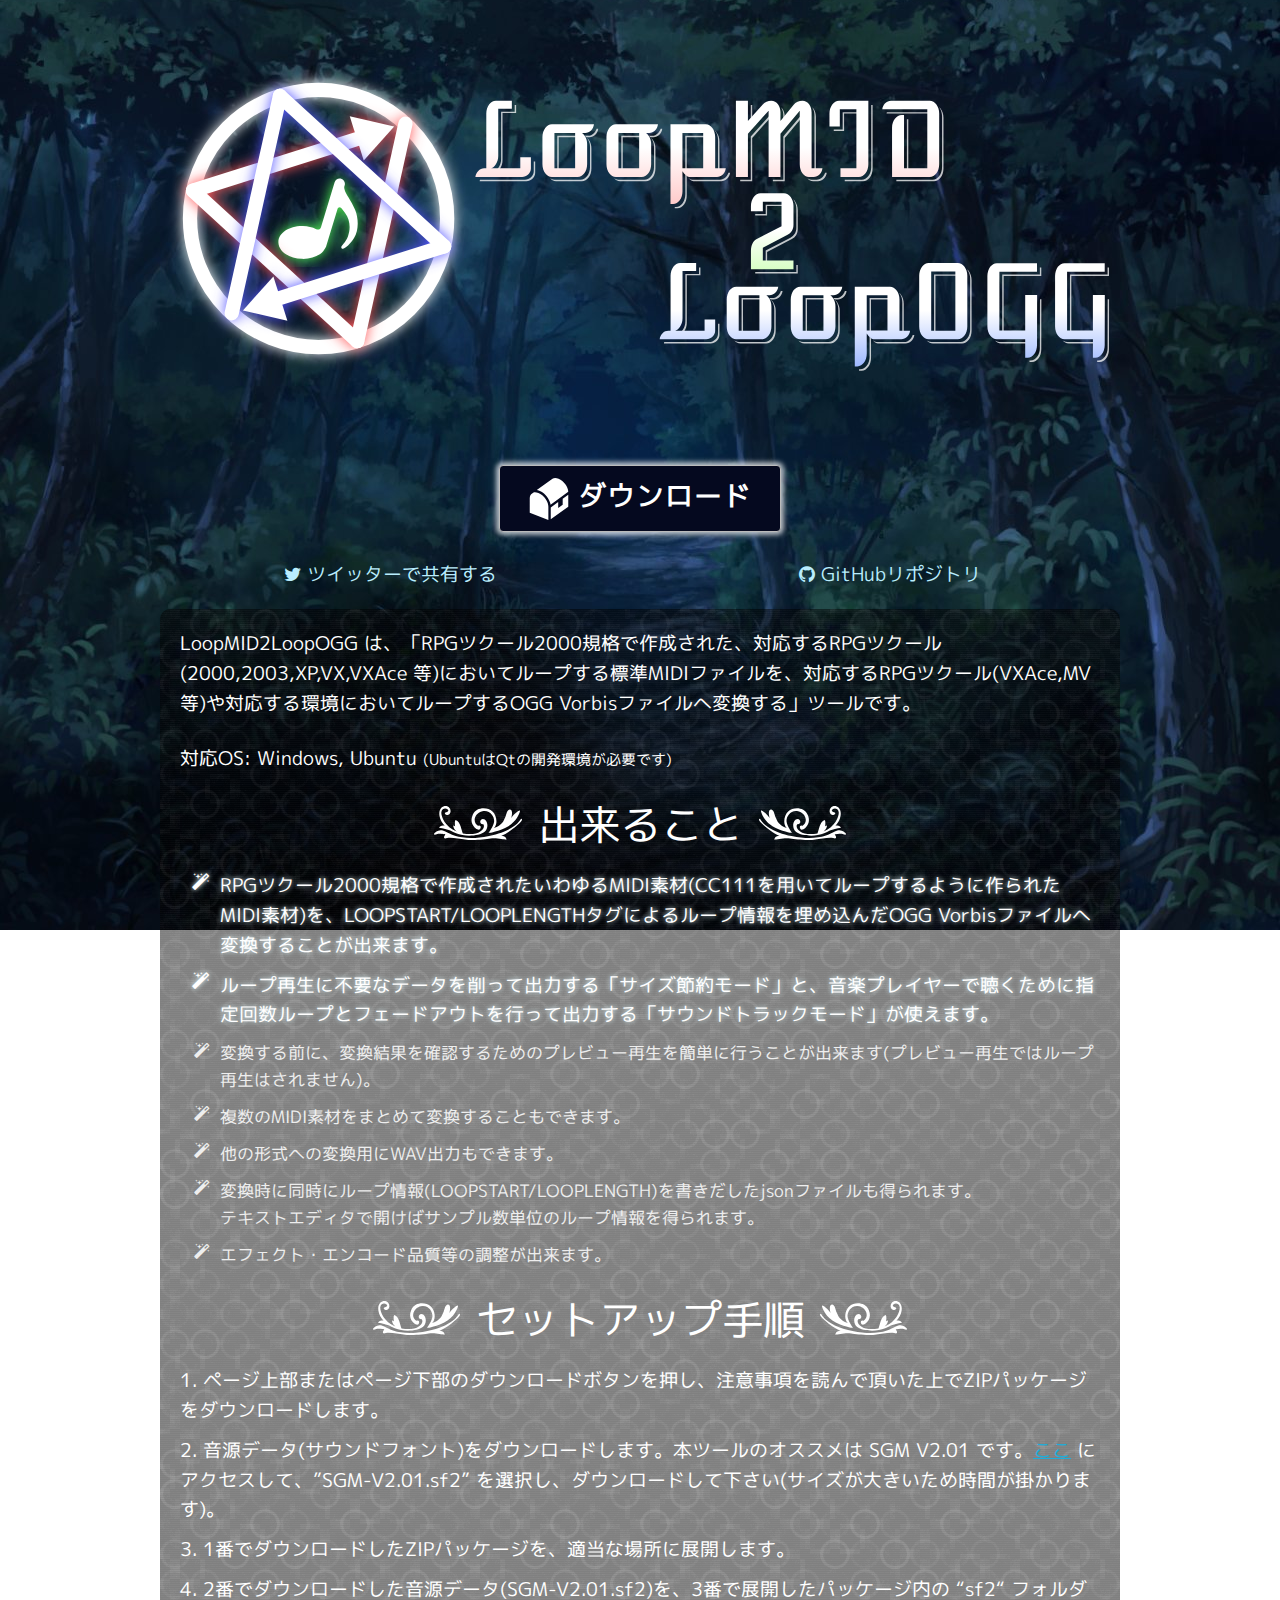
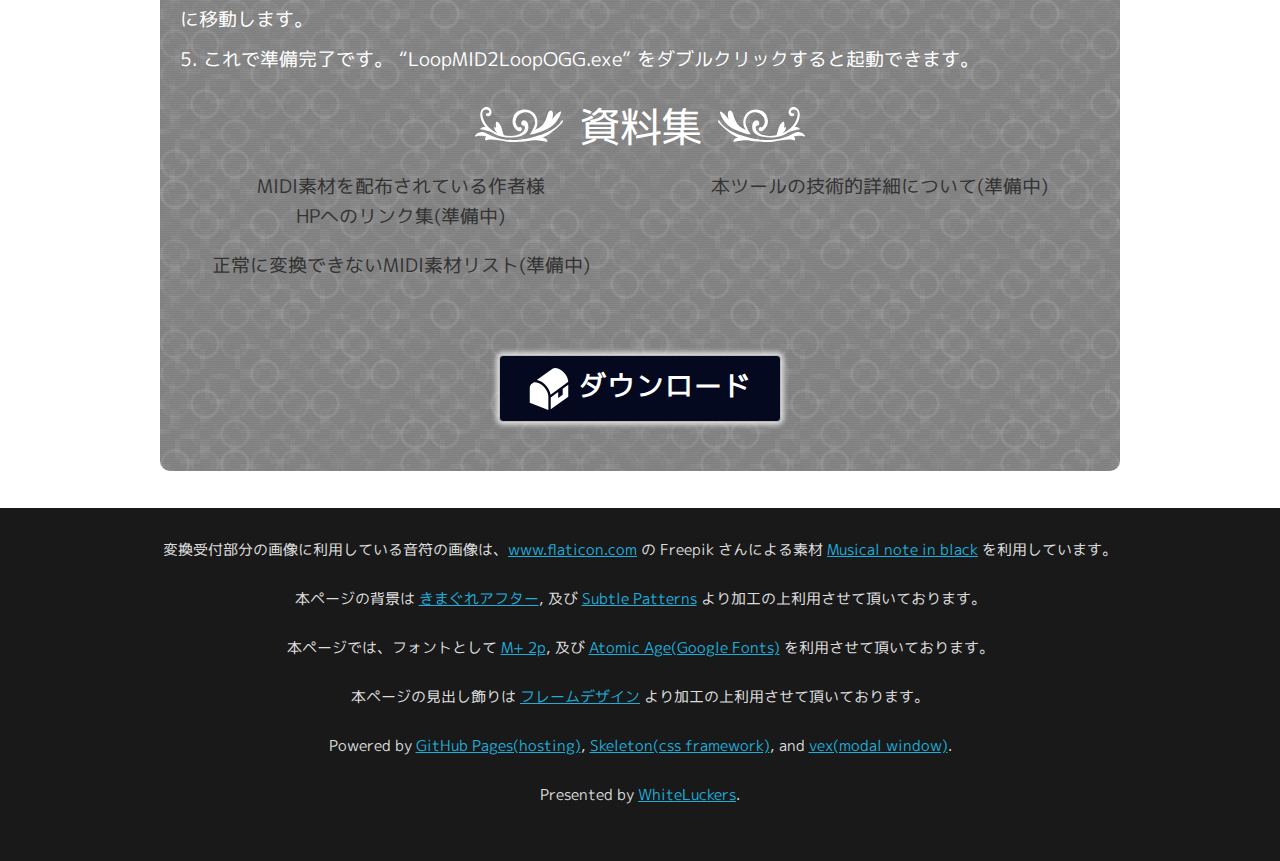
==== index.html @ ef9d0486 "update for v1.2.0" ====
<!DOCTYPE html>
<html>

<head>
    <meta charset="utf-8">
    <title>LoopMID2LoopOGG プロジェクトページ</title>
    <link rel="stylesheet" href="css/normalize.css">
    <link rel="stylesheet" href="css/skeleton.css">
    <link rel="stylesheet" href="css/vex.css">
    <link rel="stylesheet" href="css/vex-theme-default.css">
    <link rel="stylesheet" href="css/font-awesome.min.css" />
    <link rel="stylesheet" href="css/custom.css">
</head>

<body>

    <div class="logo-wrap">
        <img src="images/Logo.svg" class="logo">
    </div>

    <div class="buttons-wrap">
        <a href="#modal-before-download" class="button download-button modal-trigger"><img src="images/treasure.svg" />ダウンロード</a>
    </div>

    <div class="container">
        <div class="shares-wrap">
            <div class="row">
                <div class="six columns">
                    <a href="https://twitter.com/intent/tweet?button_hashtag=LoopMID2LoopOGG&url=https%3A%2F%2Fwl-amigo.github.io%2FLoopMID2LoopOGG%2F&text=RPG%E3%83%84%E3%82%AF%E3%83%BC%E3%83%AB%E6%BA%96%E6%8B%A0%E3%81%AE%E3%83%AB%E3%83%BC%E3%83%97%E3%81%99%E3%82%8BMIDI%E3%82%92%E3%83%AB%E3%83%BC%E3%83%97%E3%81%99%E3%82%8BOGG%E3%81%B8%E5%A4%89%E6%8F%9B%E3%81%99%E3%82%8B%E3%83%84%E3%83%BC%E3%83%AB%E3%80%8ELoopMID2LoopOGG%E3%80%8F" class="shares-link" data-url="https://wl-amigo.github.io/LoopMID2LoopOGG/" target="_blank"><i class="fa fa-twitter"></i> ツイッターで共有する</a>
                </div>
                <div class="six columns">
                    <a href="https://github.com/WL-Amigo/LoopMID2LoopOGG" class="shares-link"><i class="fa fa-github"></i> GitHubリポジトリ</a>
                </div>
            </div>
        </div>

        <div class="content-wrap">
            <p>
                LoopMID2LoopOGG は、「RPGツクール2000規格で作成された、対応するRPGツクール(2000,2003,XP,VX,VXAce 等)においてループする標準MIDIファイルを、対応するRPGツクール(VXAce,MV 等)や対応する環境においてループするOGG Vorbisファイルへ変換する」ツールです。
            </p>
            <p>
                対応OS: Windows, Ubuntu <small>(UbuntuはQtの開発環境が必要です)</small>
            </p>

            <h2>出来ること</h2>
            <ul class="fa-ul">
                <li class="featured"><i class="fa-li fa fa-magic"></i> RPGツクール2000規格で作成されたいわゆるMIDI素材(CC111を用いてループするように作られたMIDI素材)を、LOOPSTART/LOOPLENGTHタグによるループ情報を埋め込んだOGG Vorbisファイルへ変換することが出来ます。
                </li>
                <li class="featured"><i class="fa-li fa fa-magic"></i> ループ再生に不要なデータを削って出力する「サイズ節約モード」と、音楽プレイヤーで聴くために指定回数ループとフェードアウトを行って出力する「サウンドトラックモード」が使えます。
                </li>
                <li class="subfeature"><i class="fa-li fa fa-magic"></i> 変換する前に、変換結果を確認するためのプレビュー再生を簡単に行うことが出来ます(プレビュー再生ではループ再生はされません)。
                </li>
                <li class="subfeature"><i class="fa-li fa fa-magic"></i> 複数のMIDI素材をまとめて変換することもできます。
                </li>
                <li class="subfeature"><i class="fa-li fa fa-magic"></i> 他の形式への変換用にWAV出力もできます。
                </li>
                <li class="subfeature"><i class="fa-li fa fa-magic"></i> 変換時に同時にループ情報(LOOPSTART/LOOPLENGTH)を書きだしたjsonファイルも得られます。
                    <br /> テキストエディタで開けばサンプル数単位のループ情報を得られます。
                </li>
                <li class="subfeature"><i class="fa-li fa fa-magic"></i> エフェクト・エンコード品質等の調整が出来ます。
                </li>
            </ul>

            <h2>セットアップ手順</h2>
            <ol>
                <li>ページ上部またはページ下部のダウンロードボタンを押し、注意事項を読んで頂いた上でZIPパッケージをダウンロードします。</li>
                <li>音源データ(サウンドフォント)をダウンロードします。本ツールのオススメは SGM V2.01 です。<a href="https://sourceforge.net/projects/androidframe/files/soundfonts/">ここ</a> にアクセスして、”SGM-V2.01.sf2” を選択し、ダウンロードして下さい(サイズが大きいため時間が掛かります)。</li>
                <li>1番でダウンロードしたZIPパッケージを、適当な場所に展開します。</li>
                <li>2番でダウンロードした音源データ(SGM-V2.01.sf2)を、3番で展開したパッケージ内の “sf2“ フォルダに移動します。</li>
                <li>これで準備完了です。 “LoopMID2LoopOGG.exe” をダブルクリックすると起動できます。</li>
            </ol>

            <h2>資料集</h2>
            <div class="row materials-wrap">
                <div class="six columns">
                    <!--a href="" class="material-link">MIDI素材を配布されている作者様<br />HPへのリンク集</a-->
                    <span class="material-link-na">MIDI素材を配布されている作者様<br />HPへのリンク集(準備中)</span>
                </div>
                <div class="six columns">
                    <!--a href="" class="material-link">本ツールの技術的詳細について</a-->
                    <span class="material-link-na">本ツールの技術的詳細について(準備中)</span>
                </div>
            </div>
            <div class="row materials-wrap">
                <div class="six columns">
                    <span class="material-link-na">正常に変換できないMIDI素材リスト(準備中)</span>
                </div>
            </div>

            <div style="height: 2em;">
            </div>

            <div class="buttons-wrap">
                <a href="#modal-before-download" class="button download-button modal-trigger"><img src="images/treasure.svg" />ダウンロード</a>
            </div>

        </div>
    </div>

    <div style="height: 2em;">
    </div>

    <div class="footer">
        <p>
            変換受付部分の画像に利用している音符の画像は、<a href="http://www.flaticon.com/">www.flaticon.com</a> の Freepik さんによる素材 <a href="http://www.flaticon.com/free-icon/musical-note-in-black_26876">Musical note in black</a> を利用しています。
        </p>
        <p>
            本ページの背景は <a href="http://www5d.biglobe.ne.jp/~gakai/index.htm">きまぐれアフター</a>, 及び <a href="https://subtlepatterns.com/">Subtle Patterns</a> より加工の上利用させて頂いております。
        </p>
        <p>
            本ページでは、フォントとして <a href="http://mplus-fonts.osdn.jp/">M+ 2p</a>, 及び <a href="https://fonts.google.com/specimen/Atomic+Age">Atomic Age(Google Fonts)</a> を利用させて頂いております。
        </p>
        <p>
            本ページの見出し飾りは <a href="http://frames-design.com/">フレームデザイン</a> より加工の上利用させて頂いております。
        </p>
        <p>
            Powered by <a href="https://pages.github.com/">GitHub Pages(hosting)</a>, <a href="http://getskeleton.com/">Skeleton(css framework)</a>, and <a href="http://github.hubspot.com/vex/docs/welcome/">vex(modal window)</a>.
        </p>
        <p>
            Presented by <a href="https://wl-amigo.github.io/">WhiteLuckers</a>.
        </p>
    </div>


    <script src="js/vex.combined.min.js"></script>
    <script>
    vex.defaultOptions.className = 'vex-theme-default';
    const modalBeforeDownload = {
        'unsafeMessage': [
            '<h4>ツール利用前のお願い</h4>',

            '<p>',
                '本ツールを利用される場合、必ず同梱のREADME.txt、もしくは<a href="https://github.com/WL-Amigo/LoopMID2LoopOGG#-loopmid2loopogg" target="_blank">こちら</a>をご覧下さい(README.txtと同じ内容です)。<b>本ツールを入手・利用した時点で、本ツールの構成要素に付されている全てのライセンス条項にあなたが同意し、READMEの「<a href="https://github.com/WL-Amigo/LoopMID2LoopOGG#%E3%83%84%E3%83%BC%E3%83%AB%E5%88%A9%E7%94%A8%E4%B8%8A%E3%81%AE%E6%B3%A8%E6%84%8F%E4%BA%8B%E9%A0%85" target="_blank">ツール利用上の注意事項</a>」を理解し同意したものと見なします。</b>',
            '</p>',

            '<p>',
                '本ツールのZIPパッケージは以下よりダウンロードすることができます。',
            '</p>',

            '<a href="https://github.com/WL-Amigo/LoopMID2LoopOGG/releases/download/1.2.0/LoopMID2LoopOGG-V1.2.0-Win32.zip" class="button button-primary"><i class="fa fa-download"></i>Windows用</a>'
        ].join(''),
        'buttons': [vex.dialog.buttons.YES]
    };
    var mts = document.getElementsByClassName('modal-trigger');
    for(var mt of mts){
        mt.addEventListener('click', function() {
            vex.dialog.open(modalBeforeDownload);
        });
    }
    </script>


</body>

</html>
---- css/skeleton.css ----
/*
* Skeleton V2.0.4
* Copyright 2014, Dave Gamache
* www.getskeleton.com
* Free to use under the MIT license.
* http://www.opensource.org/licenses/mit-license.php
* 12/29/2014
*/


/* Table of contents
––––––––––––––––––––––––––––––––––––––––––––––––––
- Grid
- Base Styles
- Typography
- Links
- Buttons
- Forms
- Lists
- Code
- Tables
- Spacing
- Utilities
- Clearing
- Media Queries
*/


/* Grid
–––––––––––––––––––––––––––––––––––––––––––––––––– */
.container {
  position: relative;
  width: 100%;
  max-width: 960px;
  margin: 0 auto;
  padding: 0 20px;
  box-sizing: border-box; }
.column,
.columns {
  width: 100%;
  float: left;
  box-sizing: border-box; }

/* For devices larger than 400px */
@media (min-width: 400px) {
  .container {
    width: 85%;
    padding: 0; }
}

/* For devices larger than 550px */
@media (min-width: 550px) {
  .container {
    width: 80%; }
  .column,
  .columns {
    margin-left: 4%; }
  .column:first-child,
  .columns:first-child {
    margin-left: 0; }

  .one.column,
  .one.columns                    { width: 4.66666666667%; }
  .two.columns                    { width: 13.3333333333%; }
  .three.columns                  { width: 22%;            }
  .four.columns                   { width: 30.6666666667%; }
  .five.columns                   { width: 39.3333333333%; }
  .six.columns                    { width: 48%;            }
  .seven.columns                  { width: 56.6666666667%; }
  .eight.columns                  { width: 65.3333333333%; }
  .nine.columns                   { width: 74.0%;          }
  .ten.columns                    { width: 82.6666666667%; }
  .eleven.columns                 { width: 91.3333333333%; }
  .twelve.columns                 { width: 100%; margin-left: 0; }

  .one-third.column               { width: 30.6666666667%; }
  .two-thirds.column              { width: 65.3333333333%; }

  .one-half.column                { width: 48%; }

  /* Offsets */
  .offset-by-one.column,
  .offset-by-one.columns          { margin-left: 8.66666666667%; }
  .offset-by-two.column,
  .offset-by-two.columns          { margin-left: 17.3333333333%; }
  .offset-by-three.column,
  .offset-by-three.columns        { margin-left: 26%;            }
  .offset-by-four.column,
  .offset-by-four.columns         { margin-left: 34.6666666667%; }
  .offset-by-five.column,
  .offset-by-five.columns         { margin-left: 43.3333333333%; }
  .offset-by-six.column,
  .offset-by-six.columns          { margin-left: 52%;            }
  .offset-by-seven.column,
  .offset-by-seven.columns        { margin-left: 60.6666666667%; }
  .offset-by-eight.column,
  .offset-by-eight.columns        { margin-left: 69.3333333333%; }
  .offset-by-nine.column,
  .offset-by-nine.columns         { margin-left: 78.0%;          }
  .offset-by-ten.column,
  .offset-by-ten.columns          { margin-left: 86.6666666667%; }
  .offset-by-eleven.column,
  .offset-by-eleven.columns       { margin-left: 95.3333333333%; }

  .offset-by-one-third.column,
  .offset-by-one-third.columns    { margin-left: 34.6666666667%; }
  .offset-by-two-thirds.column,
  .offset-by-two-thirds.columns   { margin-left: 69.3333333333%; }

  .offset-by-one-half.column,
  .offset-by-one-half.columns     { margin-left: 52%; }

}


/* Base Styles
–––––––––––––––––––––––––––––––––––––––––––––––––– */
/* NOTE
html is set to 62.5% so that all the REM measurements throughout Skeleton
are based on 10px sizing. So basically 1.5rem = 15px :) */
html {
  font-size: 62.5%; }
body {
  font-size: 1.5em; /* currently ems cause chrome bug misinterpreting rems on body element */
  line-height: 1.6;
  font-weight: 400;
  font-family: "Raleway", "HelveticaNeue", "Helvetica Neue", Helvetica, Arial, sans-serif;
  color: #222; }


/* Typography
–––––––––––––––––––––––––––––––––––––––––––––––––– */
h1, h2, h3, h4, h5, h6 {
  margin-top: 0;
  margin-bottom: 2rem;
  font-weight: 300; }
h1 { font-size: 4.0rem; line-height: 1.2;  letter-spacing: -.1rem;}
h2 { font-size: 3.6rem; line-height: 1.25; letter-spacing: -.1rem; }
h3 { font-size: 3.0rem; line-height: 1.3;  letter-spacing: -.1rem; }
h4 { font-size: 2.4rem; line-height: 1.35; letter-spacing: -.08rem; }
h5 { font-size: 1.8rem; line-height: 1.5;  letter-spacing: -.05rem; }
h6 { font-size: 1.5rem; line-height: 1.6;  letter-spacing: 0; }

/* Larger than phablet */
@media (min-width: 550px) {
  h1 { font-size: 5.0rem; }
  h2 { font-size: 4.2rem; }
  h3 { font-size: 3.6rem; }
  h4 { font-size: 3.0rem; }
  h5 { font-size: 2.4rem; }
  h6 { font-size: 1.5rem; }
}

p {
  margin-top: 0; }


/* Links
–––––––––––––––––––––––––––––––––––––––––––––––––– */
a {
  color: #1EAEDB; }
a:hover {
  color: #0FA0CE; }


/* Buttons
–––––––––––––––––––––––––––––––––––––––––––––––––– */
.button,
button,
input[type="submit"],
input[type="reset"],
input[type="button"] {
  display: inline-block;
  height: 38px;
  padding: 0 30px;
  color: #555;
  text-align: center;
  font-size: 11px;
  font-weight: 600;
  line-height: 38px;
  letter-spacing: .1rem;
  text-transform: uppercase;
  text-decoration: none;
  white-space: nowrap;
  background-color: transparent;
  border-radius: 4px;
  border: 1px solid #bbb;
  cursor: pointer;
  box-sizing: border-box; }
.button:hover,
button:hover,
input[type="submit"]:hover,
input[type="reset"]:hover,
input[type="button"]:hover,
.button:focus,
button:focus,
input[type="submit"]:focus,
input[type="reset"]:focus,
input[type="button"]:focus {
  color: #333;
  border-color: #888;
  outline: 0; }
.button.button-primary,
button.button-primary,
input[type="submit"].button-primary,
input[type="reset"].button-primary,
input[type="button"].button-primary {
  color: #FFF;
  background-color: #33C3F0;
  border-color: #33C3F0; }
.button.button-primary:hover,
button.button-primary:hover,
input[type="submit"].button-primary:hover,
input[type="reset"].button-primary:hover,
input[type="button"].button-primary:hover,
.button.button-primary:focus,
button.button-primary:focus,
input[type="submit"].button-primary:focus,
input[type="reset"].button-primary:focus,
input[type="button"].button-primary:focus {
  color: #FFF;
  background-color: #1EAEDB;
  border-color: #1EAEDB; }


/* Forms
–––––––––––––––––––––––––––––––––––––––––––––––––– */
input[type="email"],
input[type="number"],
input[type="search"],
input[type="text"],
input[type="tel"],
input[type="url"],
input[type="password"],
textarea,
select {
  height: 38px;
  padding: 6px 10px; /* The 6px vertically centers text on FF, ignored by Webkit */
  background-color: #fff;
  border: 1px solid #D1D1D1;
  border-radius: 4px;
  box-shadow: none;
  box-sizing: border-box; }
/* Removes awkward default styles on some inputs for iOS */
input[type="email"],
input[type="number"],
input[type="search"],
input[type="text"],
input[type="tel"],
input[type="url"],
input[type="password"],
textarea {
  -webkit-appearance: none;
     -moz-appearance: none;
          appearance: none; }
textarea {
  min-height: 65px;
  padding-top: 6px;
  padding-bottom: 6px; }
input[type="email"]:focus,
input[type="number"]:focus,
input[type="search"]:focus,
input[type="text"]:focus,
input[type="tel"]:focus,
input[type="url"]:focus,
input[type="password"]:focus,
textarea:focus,
select:focus {
  border: 1px solid #33C3F0;
  outline: 0; }
label,
legend {
  display: block;
  margin-bottom: .5rem;
  font-weight: 600; }
fieldset {
  padding: 0;
  border-width: 0; }
input[type="checkbox"],
input[type="radio"] {
  display: inline; }
label > .label-body {
  display: inline-block;
  margin-left: .5rem;
  font-weight: normal; }


/* Lists
–––––––––––––––––––––––––––––––––––––––––––––––––– */
ul {
  list-style: circle inside; }
ol {
  list-style: decimal inside; }
ol, ul {
  padding-left: 0;
  margin-top: 0; }
ul ul,
ul ol,
ol ol,
ol ul {
  margin: 1.5rem 0 1.5rem 3rem;
  font-size: 90%; }
li {
  margin-bottom: 1rem; }


/* Code
–––––––––––––––––––––––––––––––––––––––––––––––––– */
code {
  padding: .2rem .5rem;
  margin: 0 .2rem;
  font-size: 90%;
  white-space: nowrap;
  background: #F1F1F1;
  border: 1px solid #E1E1E1;
  border-radius: 4px; }
pre > code {
  display: block;
  padding: 1rem 1.5rem;
  white-space: pre; }


/* Tables
–––––––––––––––––––––––––––––––––––––––––––––––––– */
th,
td {
  padding: 12px 15px;
  text-align: left;
  border-bottom: 1px solid #E1E1E1; }
th:first-child,
td:first-child {
  padding-left: 0; }
th:last-child,
td:last-child {
  padding-right: 0; }


/* Spacing
–––––––––––––––––––––––––––––––––––––––––––––––––– */
button,
.button {
  margin-bottom: 1rem; }
input,
textarea,
select,
fieldset {
  margin-bottom: 1.5rem; }
pre,
blockquote,
dl,
figure,
table,
p,
ul,
ol,
form {
  margin-bottom: 2.5rem; }


/* Utilities
–––––––––––––––––––––––––––––––––––––––––––––––––– */
.u-full-width {
  width: 100%;
  box-sizing: border-box; }
.u-max-full-width {
  max-width: 100%;
  box-sizing: border-box; }
.u-pull-right {
  float: right; }
.u-pull-left {
  float: left; }


/* Misc
–––––––––––––––––––––––––––––––––––––––––––––––––– */
hr {
  margin-top: 3rem;
  margin-bottom: 3.5rem;
  border-width: 0;
  border-top: 1px solid #E1E1E1; }


/* Clearing
–––––––––––––––––––––––––––––––––––––––––––––––––– */

/* Self Clearing Goodness */
.container:after,
.row:after,
.u-cf {
  content: "";
  display: table;
  clear: both; }


/* Media Queries
–––––––––––––––––––––––––––––––––––––––––––––––––– */
/*
Note: The best way to structure the use of media queries is to create the queries
near the relevant code. For example, if you wanted to change the styles for buttons
on small devices, paste the mobile query code up in the buttons section and style it
there.
*/


/* Larger than mobile */
@media (min-width: 400px) {}

/* Larger than phablet (also point when grid becomes active) */
@media (min-width: 550px) {}

/* Larger than tablet */
@media (min-width: 750px) {}

/* Larger than desktop */
@media (min-width: 1000px) {}

/* Larger than Desktop HD */
@media (min-width: 1200px) {}
---- css/vex.css ----
@keyframes vex-fadein {
  0% {
    opacity: 0; }
  100% {
    opacity: 1; } }

@-webkit-keyframes vex-fadein {
  0% {
    opacity: 0; }
  100% {
    opacity: 1; } }

@-moz-keyframes vex-fadein {
  0% {
    opacity: 0; }
  100% {
    opacity: 1; } }

@-ms-keyframes vex-fadein {
  0% {
    opacity: 0; }
  100% {
    opacity: 1; } }

@-o-keyframes vex-fadein {
  0% {
    opacity: 0; }
  100% {
    opacity: 1; } }

@keyframes vex-fadeout {
  0% {
    opacity: 1; }
  100% {
    opacity: 0; } }

@-webkit-keyframes vex-fadeout {
  0% {
    opacity: 1; }
  100% {
    opacity: 0; } }

@-moz-keyframes vex-fadeout {
  0% {
    opacity: 1; }
  100% {
    opacity: 0; } }

@-ms-keyframes vex-fadeout {
  0% {
    opacity: 1; }
  100% {
    opacity: 0; } }

@-o-keyframes vex-fadeout {
  0% {
    opacity: 1; }
  100% {
    opacity: 0; } }

@keyframes vex-rotation {
  0% {
    transform: rotate(0deg);
    -webkit-transform: rotate(0deg);
    -moz-transform: rotate(0deg);
    -ms-transform: rotate(0deg);
    -o-transform: rotate(0deg); }
  100% {
    transform: rotate(359deg);
    -webkit-transform: rotate(359deg);
    -moz-transform: rotate(359deg);
    -ms-transform: rotate(359deg);
    -o-transform: rotate(359deg); } }

@-webkit-keyframes vex-rotation {
  0% {
    transform: rotate(0deg);
    -webkit-transform: rotate(0deg);
    -moz-transform: rotate(0deg);
    -ms-transform: rotate(0deg);
    -o-transform: rotate(0deg); }
  100% {
    transform: rotate(359deg);
    -webkit-transform: rotate(359deg);
    -moz-transform: rotate(359deg);
    -ms-transform: rotate(359deg);
    -o-transform: rotate(359deg); } }

@-moz-keyframes vex-rotation {
  0% {
    transform: rotate(0deg);
    -webkit-transform: rotate(0deg);
    -moz-transform: rotate(0deg);
    -ms-transform: rotate(0deg);
    -o-transform: rotate(0deg); }
  100% {
    transform: rotate(359deg);
    -webkit-transform: rotate(359deg);
    -moz-transform: rotate(359deg);
    -ms-transform: rotate(359deg);
    -o-transform: rotate(359deg); } }

@-ms-keyframes vex-rotation {
  0% {
    transform: rotate(0deg);
    -webkit-transform: rotate(0deg);
    -moz-transform: rotate(0deg);
    -ms-transform: rotate(0deg);
    -o-transform: rotate(0deg); }
  100% {
    transform: rotate(359deg);
    -webkit-transform: rotate(359deg);
    -moz-transform: rotate(359deg);
    -ms-transform: rotate(359deg);
    -o-transform: rotate(359deg); } }

@-o-keyframes vex-rotation {
  0% {
    transform: rotate(0deg);
    -webkit-transform: rotate(0deg);
    -moz-transform: rotate(0deg);
    -ms-transform: rotate(0deg);
    -o-transform: rotate(0deg); }
  100% {
    transform: rotate(359deg);
    -webkit-transform: rotate(359deg);
    -moz-transform: rotate(359deg);
    -ms-transform: rotate(359deg);
    -o-transform: rotate(359deg); } }

.vex, .vex *, .vex *:before, .vex *:after {
  -moz-box-sizing: border-box;
  -webkit-box-sizing: border-box;
  box-sizing: border-box; }

.vex {
  position: fixed;
  overflow: auto;
  -webkit-overflow-scrolling: touch;
  z-index: 1111;
  top: 0;
  right: 0;
  bottom: 0;
  left: 0; }

.vex-scrollbar-measure {
  position: absolute;
  top: -9999px;
  width: 50px;
  height: 50px;
  overflow: scroll; }

.vex-overlay {
  background: #000;
  filter: alpha(opacity=40);
  -ms-filter: "progid:DXImageTransform.Microsoft.Alpha(Opacity=40)"; }

.vex-overlay {
  animation: vex-fadein 0.5s;
  -webkit-animation: vex-fadein 0.5s;
  -moz-animation: vex-fadein 0.5s;
  -ms-animation: vex-fadein 0.5s;
  -o-animation: vex-fadein 0.5s;
  -webkit-backface-visibility: hidden;
  position: fixed;
  background: rgba(0, 0, 0, 0.4);
  top: 0;
  right: 0;
  bottom: 0;
  left: 0; }
  .vex.vex-closing .vex-overlay {
    animation: vex-fadeout 0.5s;
    -webkit-animation: vex-fadeout 0.5s;
    -moz-animation: vex-fadeout 0.5s;
    -ms-animation: vex-fadeout 0.5s;
    -o-animation: vex-fadeout 0.5s;
    -webkit-backface-visibility: hidden; }

.vex-content {
  animation: vex-fadein 0.5s;
  -webkit-animation: vex-fadein 0.5s;
  -moz-animation: vex-fadein 0.5s;
  -ms-animation: vex-fadein 0.5s;
  -o-animation: vex-fadein 0.5s;
  -webkit-backface-visibility: hidden;
  background: #fff; }
  .vex.vex-closing .vex-content {
    animation: vex-fadeout 0.5s;
    -webkit-animation: vex-fadeout 0.5s;
    -moz-animation: vex-fadeout 0.5s;
    -ms-animation: vex-fadeout 0.5s;
    -o-animation: vex-fadeout 0.5s;
    -webkit-backface-visibility: hidden; }

.vex-close:before {
  font-family: Arial, sans-serif;
  content: "\00D7"; }

.vex-dialog-form {
  margin: 0; }

.vex-dialog-button {
  text-rendering: optimizeLegibility;
  -moz-appearance: none;
  -webkit-appearance: none;
  cursor: pointer;
  -webkit-tap-highlight-color: transparent; }

.vex-loading-spinner {
  animation: vex-rotation 0.7s linear infinite;
  -webkit-animation: vex-rotation 0.7s linear infinite;
  -moz-animation: vex-rotation 0.7s linear infinite;
  -ms-animation: vex-rotation 0.7s linear infinite;
  -o-animation: vex-rotation 0.7s linear infinite;
  -webkit-backface-visibility: hidden;
  -moz-box-shadow: 0 0 1em rgba(0, 0, 0, 0.1);
  -webkit-box-shadow: 0 0 1em rgba(0, 0, 0, 0.1);
  box-shadow: 0 0 1em rgba(0, 0, 0, 0.1);
  position: fixed;
  z-index: 1112;
  margin: auto;
  top: 0;
  right: 0;
  bottom: 0;
  left: 0;
  height: 2em;
  width: 2em;
  background: #fff; }

body.vex-open {
  overflow: hidden; }
---- css/vex-theme-default.css ----
@keyframes vex-flyin {
  0% {
    opacity: 0;
    transform: translateY(-40px);
    -webkit-transform: translateY(-40px);
    -moz-transform: translateY(-40px);
    -ms-transform: translateY(-40px);
    -o-transform: translateY(-40px); }
  100% {
    opacity: 1;
    transform: translateY(0);
    -webkit-transform: translateY(0);
    -moz-transform: translateY(0);
    -ms-transform: translateY(0);
    -o-transform: translateY(0); } }

@-webkit-keyframes vex-flyin {
  0% {
    opacity: 0;
    transform: translateY(-40px);
    -webkit-transform: translateY(-40px);
    -moz-transform: translateY(-40px);
    -ms-transform: translateY(-40px);
    -o-transform: translateY(-40px); }
  100% {
    opacity: 1;
    transform: translateY(0);
    -webkit-transform: translateY(0);
    -moz-transform: translateY(0);
    -ms-transform: translateY(0);
    -o-transform: translateY(0); } }

@-moz-keyframes vex-flyin {
  0% {
    opacity: 0;
    transform: translateY(-40px);
    -webkit-transform: translateY(-40px);
    -moz-transform: translateY(-40px);
    -ms-transform: translateY(-40px);
    -o-transform: translateY(-40px); }
  100% {
    opacity: 1;
    transform: translateY(0);
    -webkit-transform: translateY(0);
    -moz-transform: translateY(0);
    -ms-transform: translateY(0);
    -o-transform: translateY(0); } }

@-ms-keyframes vex-flyin {
  0% {
    opacity: 0;
    transform: translateY(-40px);
    -webkit-transform: translateY(-40px);
    -moz-transform: translateY(-40px);
    -ms-transform: translateY(-40px);
    -o-transform: translateY(-40px); }
  100% {
    opacity: 1;
    transform: translateY(0);
    -webkit-transform: translateY(0);
    -moz-transform: translateY(0);
    -ms-transform: translateY(0);
    -o-transform: translateY(0); } }

@-o-keyframes vex-flyin {
  0% {
    opacity: 0;
    transform: translateY(-40px);
    -webkit-transform: translateY(-40px);
    -moz-transform: translateY(-40px);
    -ms-transform: translateY(-40px);
    -o-transform: translateY(-40px); }
  100% {
    opacity: 1;
    transform: translateY(0);
    -webkit-transform: translateY(0);
    -moz-transform: translateY(0);
    -ms-transform: translateY(0);
    -o-transform: translateY(0); } }

@keyframes vex-flyout {
  0% {
    opacity: 1;
    transform: translateY(0);
    -webkit-transform: translateY(0);
    -moz-transform: translateY(0);
    -ms-transform: translateY(0);
    -o-transform: translateY(0); }
  100% {
    opacity: 0;
    transform: translateY(-40px);
    -webkit-transform: translateY(-40px);
    -moz-transform: translateY(-40px);
    -ms-transform: translateY(-40px);
    -o-transform: translateY(-40px); } }

@-webkit-keyframes vex-flyout {
  0% {
    opacity: 1;
    transform: translateY(0);
    -webkit-transform: translateY(0);
    -moz-transform: translateY(0);
    -ms-transform: translateY(0);
    -o-transform: translateY(0); }
  100% {
    opacity: 0;
    transform: translateY(-40px);
    -webkit-transform: translateY(-40px);
    -moz-transform: translateY(-40px);
    -ms-transform: translateY(-40px);
    -o-transform: translateY(-40px); } }

@-moz-keyframes vex-flyout {
  0% {
    opacity: 1;
    transform: translateY(0);
    -webkit-transform: translateY(0);
    -moz-transform: translateY(0);
    -ms-transform: translateY(0);
    -o-transform: translateY(0); }
  100% {
    opacity: 0;
    transform: translateY(-40px);
    -webkit-transform: translateY(-40px);
    -moz-transform: translateY(-40px);
    -ms-transform: translateY(-40px);
    -o-transform: translateY(-40px); } }

@-ms-keyframes vex-flyout {
  0% {
    opacity: 1;
    transform: translateY(0);
    -webkit-transform: translateY(0);
    -moz-transform: translateY(0);
    -ms-transform: translateY(0);
    -o-transform: translateY(0); }
  100% {
    opacity: 0;
    transform: translateY(-40px);
    -webkit-transform: translateY(-40px);
    -moz-transform: translateY(-40px);
    -ms-transform: translateY(-40px);
    -o-transform: translateY(-40px); } }

@-o-keyframes vex-flyout {
  0% {
    opacity: 1;
    transform: translateY(0);
    -webkit-transform: translateY(0);
    -moz-transform: translateY(0);
    -ms-transform: translateY(0);
    -o-transform: translateY(0); }
  100% {
    opacity: 0;
    transform: translateY(-40px);
    -webkit-transform: translateY(-40px);
    -moz-transform: translateY(-40px);
    -ms-transform: translateY(-40px);
    -o-transform: translateY(-40px); } }

@keyframes vex-pulse {
  0% {
    -moz-box-shadow: inset 0 0 0 300px transparent;
    -webkit-box-shadow: inset 0 0 0 300px transparent;
    box-shadow: inset 0 0 0 300px transparent; }
  70% {
    -moz-box-shadow: inset 0 0 0 300px rgba(255, 255, 255, 0.25);
    -webkit-box-shadow: inset 0 0 0 300px rgba(255, 255, 255, 0.25);
    box-shadow: inset 0 0 0 300px rgba(255, 255, 255, 0.25); }
  100% {
    -moz-box-shadow: inset 0 0 0 300px transparent;
    -webkit-box-shadow: inset 0 0 0 300px transparent;
    box-shadow: inset 0 0 0 300px transparent; } }

@-webkit-keyframes vex-pulse {
  0% {
    -moz-box-shadow: inset 0 0 0 300px transparent;
    -webkit-box-shadow: inset 0 0 0 300px transparent;
    box-shadow: inset 0 0 0 300px transparent; }
  70% {
    -moz-box-shadow: inset 0 0 0 300px rgba(255, 255, 255, 0.25);
    -webkit-box-shadow: inset 0 0 0 300px rgba(255, 255, 255, 0.25);
    box-shadow: inset 0 0 0 300px rgba(255, 255, 255, 0.25); }
  100% {
    -moz-box-shadow: inset 0 0 0 300px transparent;
    -webkit-box-shadow: inset 0 0 0 300px transparent;
    box-shadow: inset 0 0 0 300px transparent; } }

@-moz-keyframes vex-pulse {
  0% {
    -moz-box-shadow: inset 0 0 0 300px transparent;
    -webkit-box-shadow: inset 0 0 0 300px transparent;
    box-shadow: inset 0 0 0 300px transparent; }
  70% {
    -moz-box-shadow: inset 0 0 0 300px rgba(255, 255, 255, 0.25);
    -webkit-box-shadow: inset 0 0 0 300px rgba(255, 255, 255, 0.25);
    box-shadow: inset 0 0 0 300px rgba(255, 255, 255, 0.25); }
  100% {
    -moz-box-shadow: inset 0 0 0 300px transparent;
    -webkit-box-shadow: inset 0 0 0 300px transparent;
    box-shadow: inset 0 0 0 300px transparent; } }

@-ms-keyframes vex-pulse {
  0% {
    -moz-box-shadow: inset 0 0 0 300px transparent;
    -webkit-box-shadow: inset 0 0 0 300px transparent;
    box-shadow: inset 0 0 0 300px transparent; }
  70% {
    -moz-box-shadow: inset 0 0 0 300px rgba(255, 255, 255, 0.25);
    -webkit-box-shadow: inset 0 0 0 300px rgba(255, 255, 255, 0.25);
    box-shadow: inset 0 0 0 300px rgba(255, 255, 255, 0.25); }
  100% {
    -moz-box-shadow: inset 0 0 0 300px transparent;
    -webkit-box-shadow: inset 0 0 0 300px transparent;
    box-shadow: inset 0 0 0 300px transparent; } }

@-o-keyframes vex-pulse {
  0% {
    -moz-box-shadow: inset 0 0 0 300px transparent;
    -webkit-box-shadow: inset 0 0 0 300px transparent;
    box-shadow: inset 0 0 0 300px transparent; }
  70% {
    -moz-box-shadow: inset 0 0 0 300px rgba(255, 255, 255, 0.25);
    -webkit-box-shadow: inset 0 0 0 300px rgba(255, 255, 255, 0.25);
    box-shadow: inset 0 0 0 300px rgba(255, 255, 255, 0.25); }
  100% {
    -moz-box-shadow: inset 0 0 0 300px transparent;
    -webkit-box-shadow: inset 0 0 0 300px transparent;
    box-shadow: inset 0 0 0 300px transparent; } }

.vex.vex-theme-default {
  padding-top: 160px;
  padding-bottom: 160px; }
  .vex.vex-theme-default.vex-closing .vex-content {
    animation: vex-flyout 0.5s;
    -webkit-animation: vex-flyout 0.5s;
    -moz-animation: vex-flyout 0.5s;
    -ms-animation: vex-flyout 0.5s;
    -o-animation: vex-flyout 0.5s;
    -webkit-backface-visibility: hidden; }
  .vex.vex-theme-default .vex-content {
    animation: vex-flyin 0.5s;
    -webkit-animation: vex-flyin 0.5s;
    -moz-animation: vex-flyin 0.5s;
    -ms-animation: vex-flyin 0.5s;
    -o-animation: vex-flyin 0.5s;
    -webkit-backface-visibility: hidden; }
  .vex.vex-theme-default .vex-content {
    -moz-border-radius: 5px;
    -webkit-border-radius: 5px;
    border-radius: 5px;
    font-family: /*"Helvetica Neue", sans-serif*/inherit;;
    background: #f0f0f0;
    color: #444;
    padding: 1em;
    position: relative;
    margin: 0 auto;
    max-width: 100%;
    width: 450px;
    font-size: 0.9em;
    line-height: 1.2em; }
    .vex.vex-theme-default .vex-content h1, .vex.vex-theme-default .vex-content h2, .vex.vex-theme-default .vex-content h3, .vex.vex-theme-default .vex-content h4, .vex.vex-theme-default .vex-content h5, .vex.vex-theme-default .vex-content h6, .vex.vex-theme-default .vex-content p, .vex.vex-theme-default .vex-content ul, .vex.vex-theme-default .vex-content li {
      color: inherit; }
  .vex.vex-theme-default .vex-close {
    -moz-border-radius: 5px;
    -webkit-border-radius: 5px;
    border-radius: 5px;
    position: absolute;
    top: 0;
    right: 0;
    cursor: pointer; }
    .vex.vex-theme-default .vex-close:before {
      -moz-border-radius: 3px;
      -webkit-border-radius: 3px;
      border-radius: 3px;
      position: absolute;
      content: "\00D7";
      font-size: 26px;
      font-weight: normal;
      line-height: 31px;
      height: 30px;
      width: 30px;
      text-align: center;
      top: 3px;
      right: 3px;
      color: #bbb;
      background: transparent; }
    .vex.vex-theme-default .vex-close:hover:before, .vex.vex-theme-default .vex-close:active:before {
      color: #777;
      background: #e0e0e0; }
  .vex.vex-theme-default .vex-dialog-form .vex-dialog-message {
    margin-bottom: .5em; }
  .vex.vex-theme-default .vex-dialog-form .vex-dialog-input {
    margin-bottom: 1em; }
    .vex.vex-theme-default .vex-dialog-form .vex-dialog-input textarea, .vex.vex-theme-default .vex-dialog-form .vex-dialog-input input[type="date"], .vex.vex-theme-default .vex-dialog-form .vex-dialog-input input[type="datetime"], .vex.vex-theme-default .vex-dialog-form .vex-dialog-input input[type="datetime-local"], .vex.vex-theme-default .vex-dialog-form .vex-dialog-input input[type="email"], .vex.vex-theme-default .vex-dialog-form .vex-dialog-input input[type="month"], .vex.vex-theme-default .vex-dialog-form .vex-dialog-input input[type="number"], .vex.vex-theme-default .vex-dialog-form .vex-dialog-input input[type="password"], .vex.vex-theme-default .vex-dialog-form .vex-dialog-input input[type="search"], .vex.vex-theme-default .vex-dialog-form .vex-dialog-input input[type="tel"], .vex.vex-theme-default .vex-dialog-form .vex-dialog-input input[type="text"], .vex.vex-theme-default .vex-dialog-form .vex-dialog-input input[type="time"], .vex.vex-theme-default .vex-dialog-form .vex-dialog-input input[type="url"], .vex.vex-theme-default .vex-dialog-form .vex-dialog-input input[type="week"] {
      -moz-border-radius: 3px;
      -webkit-border-radius: 3px;
      border-radius: 3px;
      background: #fff;
      width: 100%;
      padding: .25em .67em;
      border: 0;
      font-family: inherit;
      font-weight: inherit;
      font-size: inherit;
      min-height: 2.5em;
      margin: 0 0 .25em; }
      .vex.vex-theme-default .vex-dialog-form .vex-dialog-input textarea:focus, .vex.vex-theme-default .vex-dialog-form .vex-dialog-input input[type="date"]:focus, .vex.vex-theme-default .vex-dialog-form .vex-dialog-input input[type="datetime"]:focus, .vex.vex-theme-default .vex-dialog-form .vex-dialog-input input[type="datetime-local"]:focus, .vex.vex-theme-default .vex-dialog-form .vex-dialog-input input[type="email"]:focus, .vex.vex-theme-default .vex-dialog-form .vex-dialog-input input[type="month"]:focus, .vex.vex-theme-default .vex-dialog-form .vex-dialog-input input[type="number"]:focus, .vex.vex-theme-default .vex-dialog-form .vex-dialog-input input[type="password"]:focus, .vex.vex-theme-default .vex-dialog-form .vex-dialog-input input[type="search"]:focus, .vex.vex-theme-default .vex-dialog-form .vex-dialog-input input[type="tel"]:focus, .vex.vex-theme-default .vex-dialog-form .vex-dialog-input input[type="text"]:focus, .vex.vex-theme-default .vex-dialog-form .vex-dialog-input input[type="time"]:focus, .vex.vex-theme-default .vex-dialog-form .vex-dialog-input input[type="url"]:focus, .vex.vex-theme-default .vex-dialog-form .vex-dialog-input input[type="week"]:focus {
        -moz-box-shadow: inset 0 0 0 2px #8dbdf1;
        -webkit-box-shadow: inset 0 0 0 2px #8dbdf1;
        box-shadow: inset 0 0 0 2px #8dbdf1;
        outline: none; }
  .vex.vex-theme-default .vex-dialog-form .vex-dialog-buttons {
    *zoom: 1; }
    .vex.vex-theme-default .vex-dialog-form .vex-dialog-buttons:after {
      content: "";
      display: table;
      clear: both; }
  .vex.vex-theme-default .vex-dialog-button {
    -moz-border-radius: 3px;
    -webkit-border-radius: 3px;
    border-radius: 3px;
    border: 0;
    float: right;
    margin: 0 0 0 .5em;
    font-family: inherit;
    text-transform: uppercase;
    letter-spacing: .1em;
    font-size: .8em;
    line-height: 1em;
    padding: .75em 2em; }
    .vex.vex-theme-default .vex-dialog-button.vex-last {
      margin-left: 0; }
    .vex.vex-theme-default .vex-dialog-button:focus {
      animation: vex-pulse 1.1s infinite;
      -webkit-animation: vex-pulse 1.1s infinite;
      -moz-animation: vex-pulse 1.1s infinite;
      -ms-animation: vex-pulse 1.1s infinite;
      -o-animation: vex-pulse 1.1s infinite;
      -webkit-backface-visibility: hidden;
      outline: none; }
      @media (max-width: 568px) {
        .vex.vex-theme-default .vex-dialog-button:focus {
          animation: none;
          -webkit-animation: none;
          -moz-animation: none;
          -ms-animation: none;
          -o-animation: none;
          -webkit-backface-visibility: hidden; } }
    .vex.vex-theme-default .vex-dialog-button.vex-dialog-button-primary {
      background: #3288e6;
      color: #fff; }
    .vex.vex-theme-default .vex-dialog-button.vex-dialog-button-secondary {
      background: #e0e0e0;
      color: #777; }

.vex-loading-spinner.vex-theme-default {
  -moz-box-shadow: 0 0 0 0.5em #f0f0f0, 0 0 1px 0.5em rgba(0, 0, 0, 0.3);
  -webkit-box-shadow: 0 0 0 0.5em #f0f0f0, 0 0 1px 0.5em rgba(0, 0, 0, 0.3);
  box-shadow: 0 0 0 0.5em #f0f0f0, 0 0 1px 0.5em rgba(0, 0, 0, 0.3);
  -moz-border-radius: 100%;
  -webkit-border-radius: 100%;
  border-radius: 100%;
  background: #f0f0f0;
  border: .2em solid transparent;
  border-top-color: #bbb;
  top: -1.1em;
  bottom: auto; }
---- css/custom.css ----
/* font face definition */
@font-face{
  font-family: 'mplus-2p-regular';
  src: url('../fonts/mplus-2p-regular.eot');
  src: url('../fonts/mplus-2p-regular.eot?#iefix') format('embedded-opentype'),
       url('../fonts/mplus-2p-regular.woff') format('woff'),
       url('../fonts/mplus-2p-regular.ttf') format('truetype');
}

body {
    background-image: url("../images/BG100d-darken.jpg");
    background-size: cover;
    background-position: center;
    background-repeat: no-repeat;
    background-attachment: fixed;

    color: #FFF;
    font-size: 14pt;
    font-family: "mplus-2p-regular", Verdana, "游ゴシック", YuGothic, "Hiragino Kaku Gothic ProN", Meiryo, sans-serif;
}

h2 {
    text-align: center;
}

h2::before {
    content: url("../images/ornament-L.svg");
    margin-right: 16px;
}

h2::after {
    content: url("../images/ornament-R.svg");
    margin-left: 16px;
}

.logo-wrap {
    text-align: center;
}

.logo {
    max-width: 1000px;
    margin-top: 40px;
    margin-bottom: 40px;
}

.content-wrap {
    border-radius: 10px;
    border: none;
    background-image: url("../images/strange_bullseyes_dark.png");
    background-repeat: repeat;
    padding: 20px;
}

.buttons-wrap {
    text-align: center;
    margin-top: 1em;
    margin-bottom: 1em;
}

.buttons-wrap a {
    padding-left: 1em;
    padding-right: 1em;
}

.download-button {
    box-shadow: 0 0 5px 3px rgba(255,255,255,0.7); /* CSS3 */
    -webkit-box-shadow: 0 0 5px 3px rgba(255,255,255,0.7); /* Safari, Chrome用 */
    -moz-box-shadow: 0 0 5px 3px rgba(255,255,255,0.7); /* Firefox用 */
    background-color: #05091f;
    font-size: 1.5em;
    padding-top: 0.4em;
    padding-bottom: 0.4em;
    height: auto;
    color: #FFF;
}

.download-button:hover {
    color: #FFF;
    text-shadow: 0 0 5px #FFF;
    box-shadow: 0 0 5px 5px rgba(255,255,255,0.7); /* CSS3 */
    -webkit-box-shadow: 0 0 5px 5px rgba(255,255,255,0.7); /* Safari, Chrome用 */
    -moz-box-shadow: 0 0 5px 5px rgba(255,255,255,0.7); /* Firefox用 */
}

.download-button img {
    height: 1.5em;
    padding-right: 0.3em;
    vertical-align: middle;
}

.shares-wrap,
.materials-wrap {
    text-align: center;
    margin-top: 1em;
    margin-bottom: 1em;
}

.shares-link,
.material-link {
    text-decoration: none;
    color: #b9edfe;
}

.shares-link:hover,
.material-link:hover {
    color: #b9edfe;
    text-shadow: 0 0 5px #FFF;
}

.material-link-na {
    color: #333;
}

.footer {
    text-align: center;
    font-size: 0.8em;
    color: #DDD;
    background-color: rgba(0, 0, 0, 0.9);
    padding-top: 2em;
    padding-bottom: 2em;
}

.featured {
    text-shadow: 0 0 5px #e0f9ff;
}

.subfeature{
    font-size: 0.9em;
    color: #EEE;
}
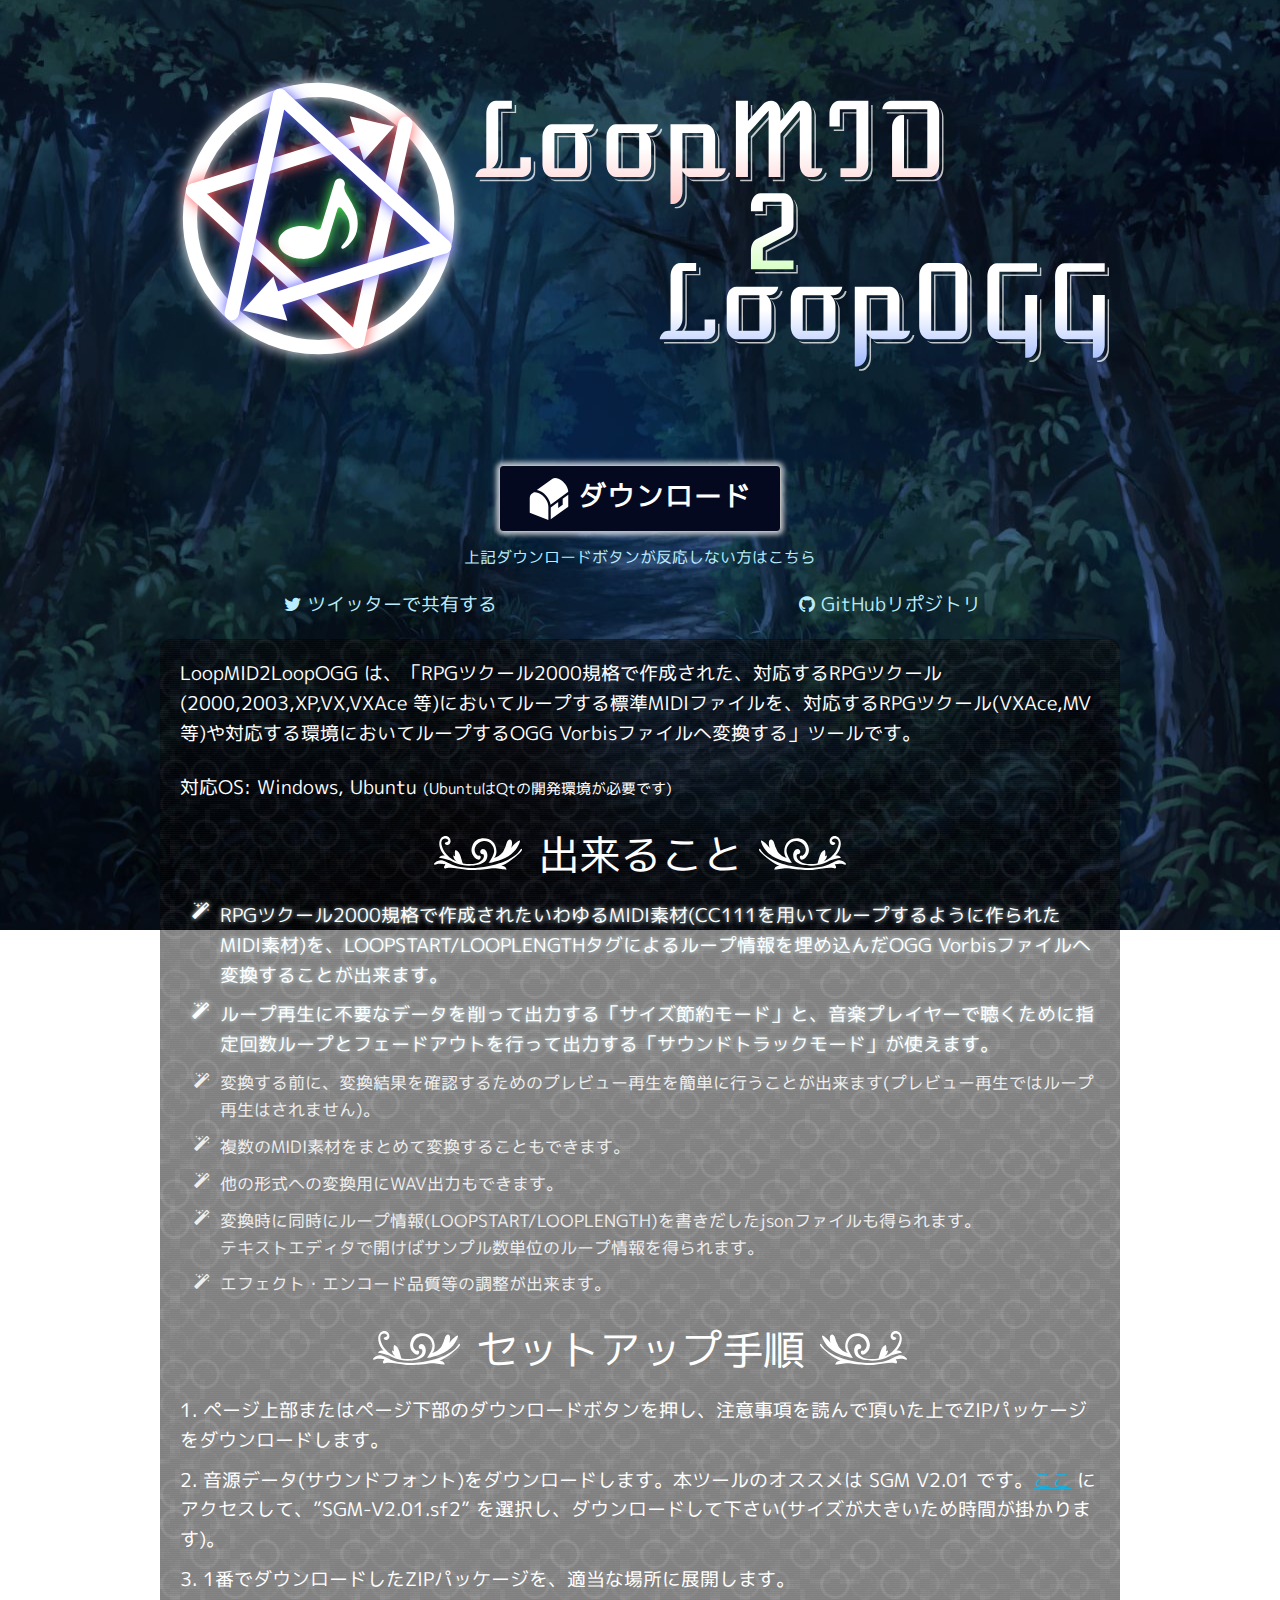
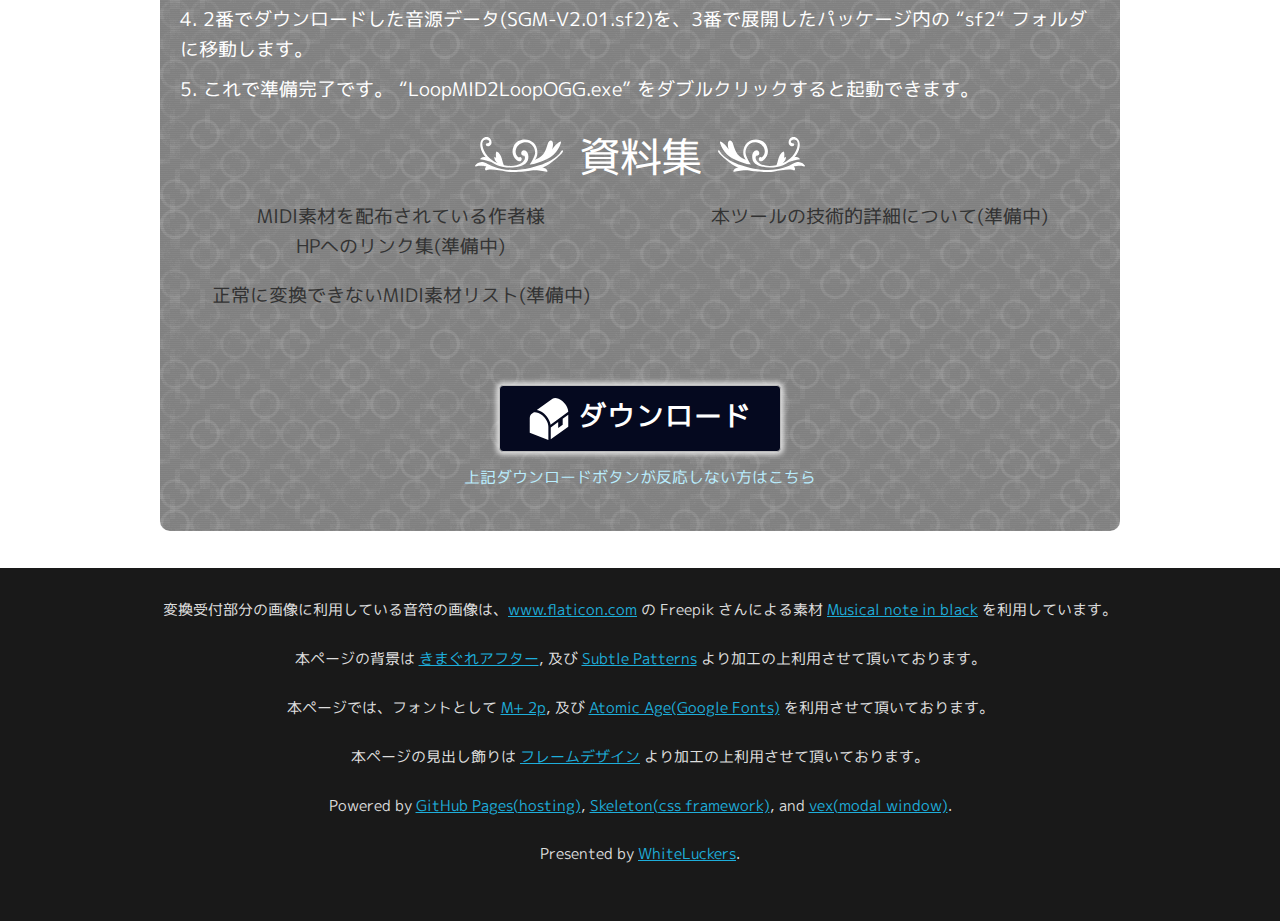
==== commit f2b9a99d: "Merge branch 'gh-pages' of https://github.com/WL-Amigo/LoopMID2LoopOGG into gh-pages" ====
--- a/index.html
+++ b/index.html
@@ -19,7 +19,8 @@
     </div>
 
     <div class="buttons-wrap">
-        <a href="#modal-before-download" class="button download-button modal-trigger"><img src="images/treasure.svg" />ダウンロード</a>
+        <a href="#modal-before-download" class="button download-button modal-trigger"><img src="images/treasure.svg" />ダウンロード</a><br/>
+        <a href="./attention.html" class="shares-link" style="font-size: 16px;">上記ダウンロードボタンが反応しない方はこちら</a>
     </div>
 
     <div class="container">
@@ -91,7 +92,8 @@
             </div>
 
             <div class="buttons-wrap">
-                <a href="#modal-before-download" class="button download-button modal-trigger"><img src="images/treasure.svg" />ダウンロード</a>
+                <a href="#modal-before-download" class="button download-button modal-trigger"><img src="images/treasure.svg" />ダウンロード</a><br/>
+                <a href="./attention.html" class="shares-link" style="font-size: 16px;">上記ダウンロードボタンが反応しない方はこちら</a>
             </div>
 
         </div>
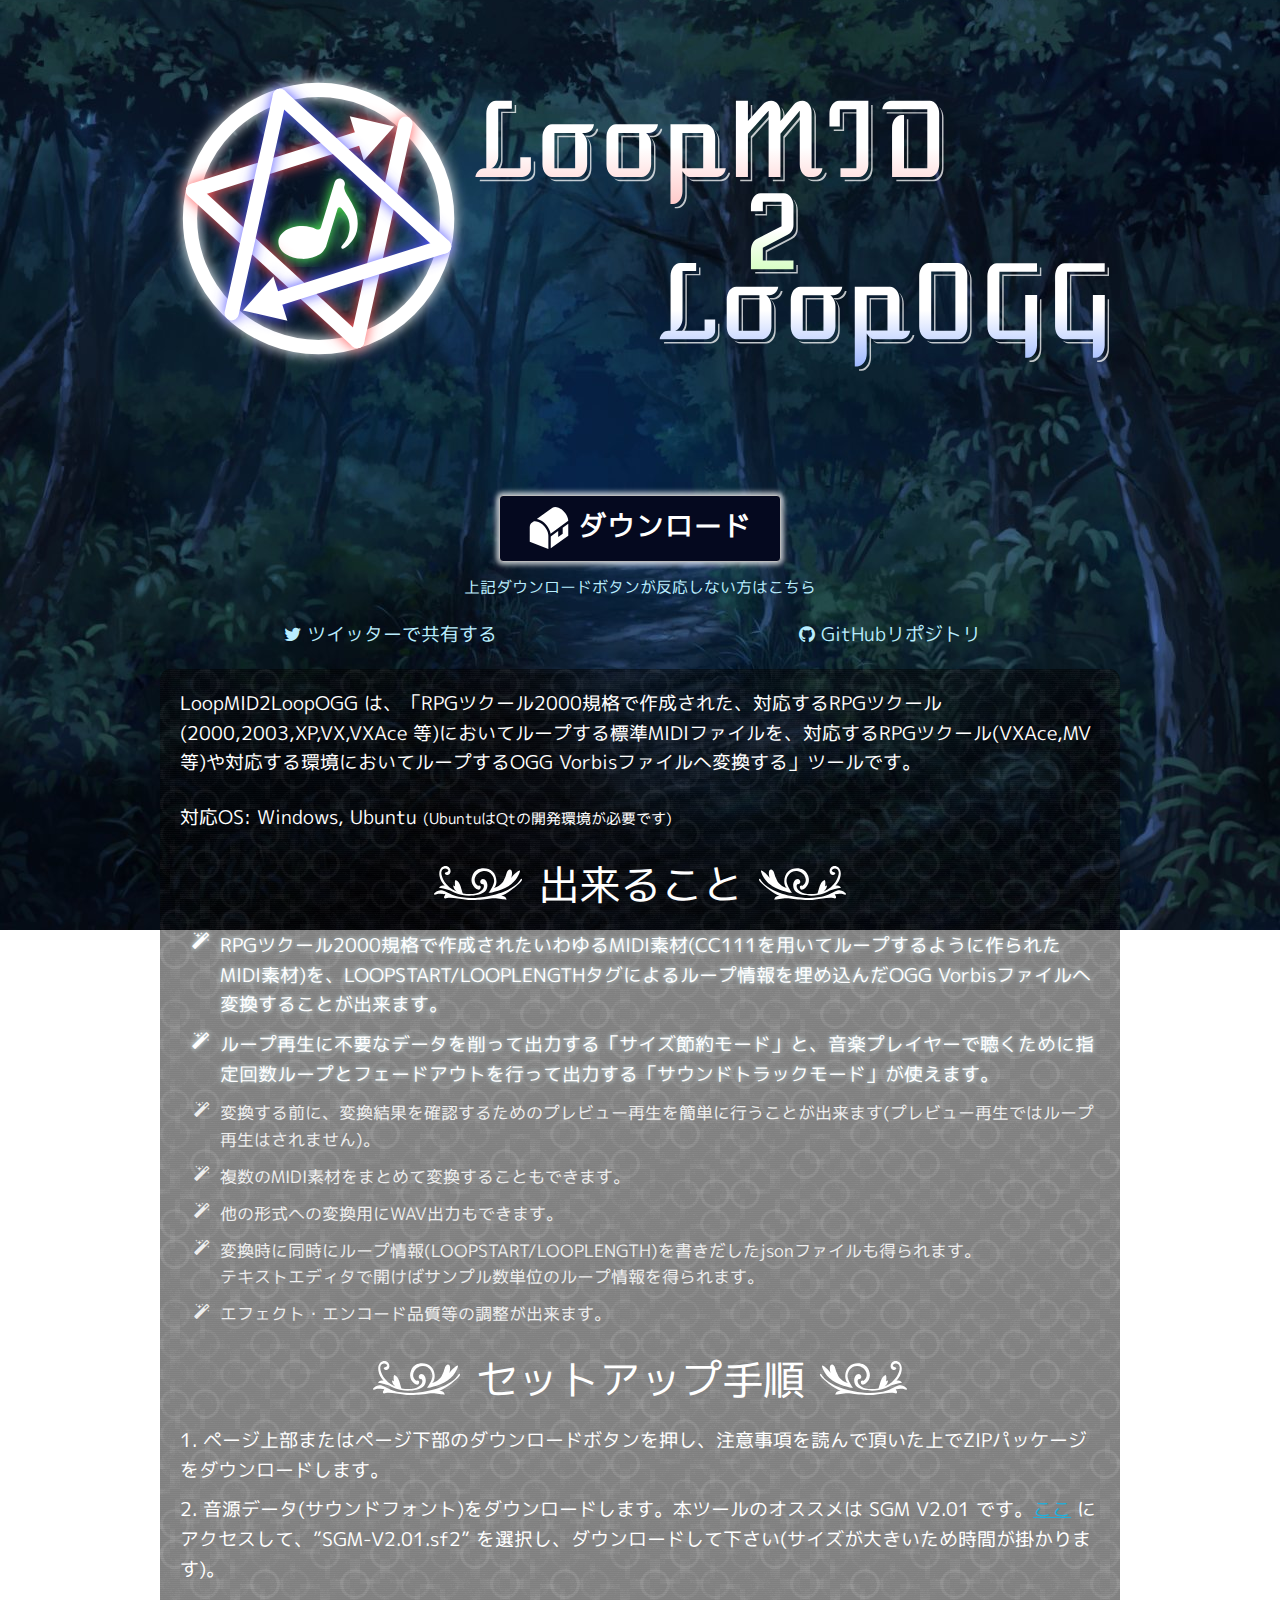
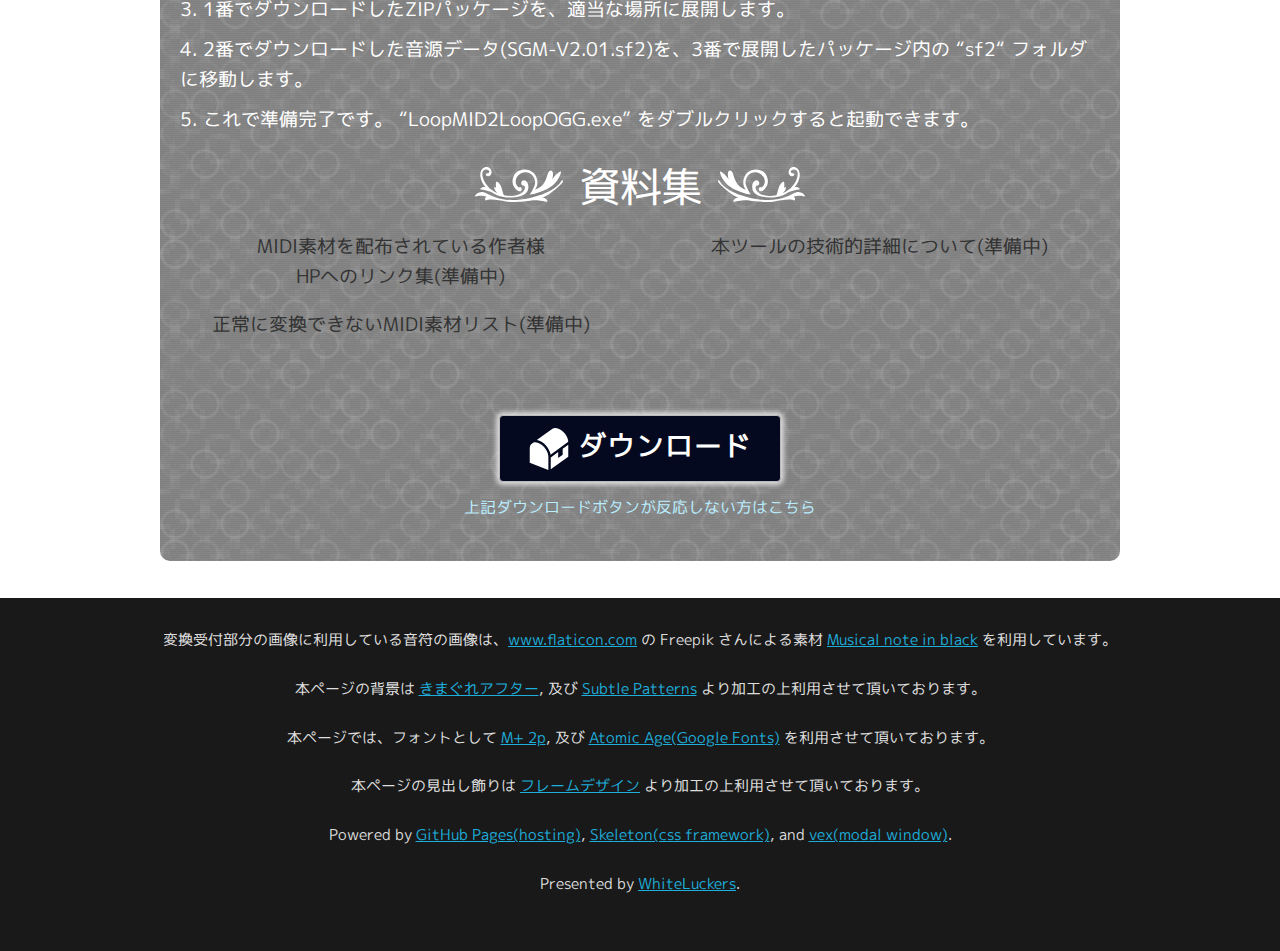
==== commit 0ecbdc6a: "add download counter" ====
--- a/index.html
+++ b/index.html
@@ -16,6 +16,10 @@
 
     <div class="logo-wrap">
         <img src="images/Logo.svg" class="logo">
+    </div>
+
+    <div class="download-counter">
+        <span id="latestDownloadCount"></span><span style="margin-left: 40px;">&nbsp;</span><span id="allDownloadCount"></span>
     </div>
 
     <div class="buttons-wrap">
@@ -149,6 +153,34 @@
             vex.dialog.open(modalBeforeDownload);
         });
     }
+
+    // Download counter
+    var ghAPIRequest = new XMLHttpRequest();
+    var latestDownloadCount = 0;
+    var allDownloadCount = 0;
+    function analyzeDownloadCount(obj){
+        var isFirst = true;
+        for(var ghRelease of obj){
+            for(var ghReleaseAsset of ghRelease["assets"]){
+                allDownloadCount += ghReleaseAsset["download_count"];
+                if(isFirst){
+                    latestDownloadCount += ghReleaseAsset["download_count"];
+                }
+            }
+            if(isFirst) isFirst = false;
+        }
+    }
+    ghAPIRequest.onload = function() {
+        if(ghAPIRequest.responseType == "json"){
+            analyzeDownloadCount(ghAPIRequest.response);
+        } else if(ghAPIRequest.responseType == ""){
+            analyzeDownloadCount(JSON.parse(ghAPIRequest.responseText))
+        }
+        document.getElementById("latestDownloadCount").innerHTML = "最新版ダウンロード数: " + latestDownloadCount.toString();
+        document.getElementById("allDownloadCount").innerHTML = "総ダウンロード数: " + allDownloadCount.toString();
+    }
+    ghAPIRequest.open("GET","https://api.github.com/repos/wl-amigo/LoopMID2LoopOGG/releases");
+    ghAPIRequest.send();
     </script>
 
 
--- a/css/custom.css
+++ b/css/custom.css
@@ -128,3 +128,8 @@
     font-size: 0.9em;
     color: #EEE;
 }
+
+.download-counter{
+    color: rgba(255, 255, 255, 0.5);
+    text-align: center;
+}
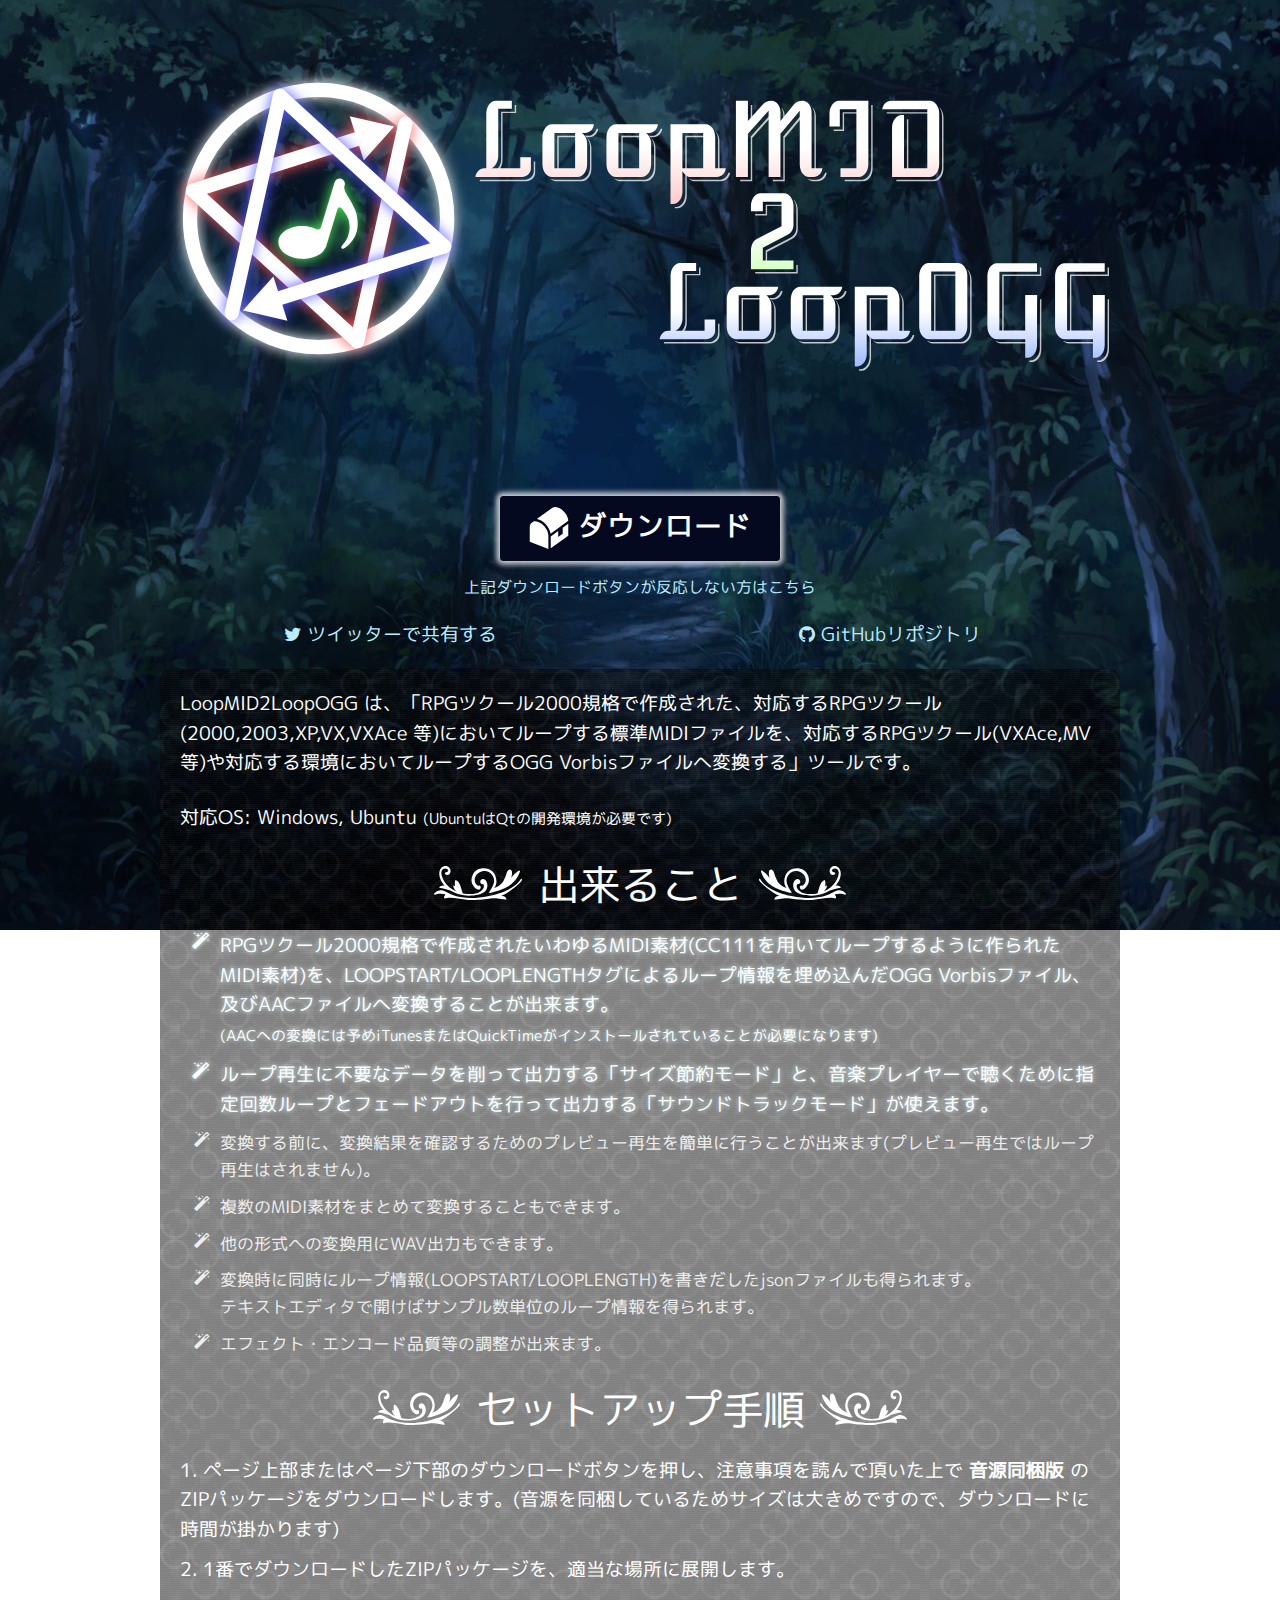
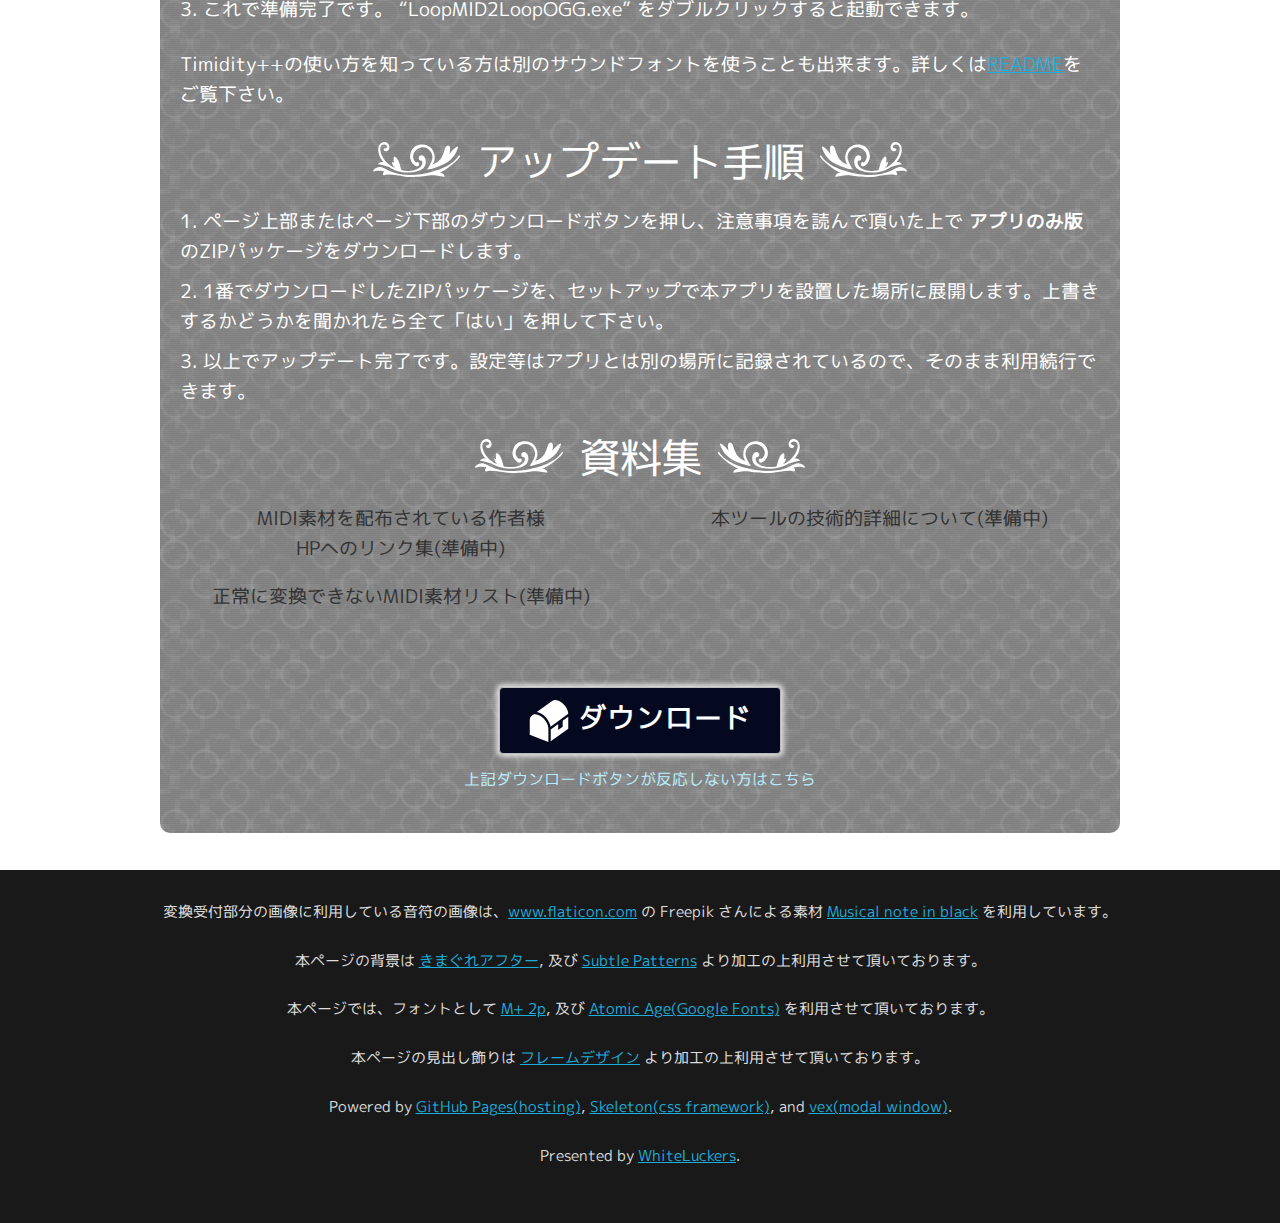
==== commit 09cb65cb: "Update: for v1.3.0" ====
--- a/index.html
+++ b/index.html
@@ -31,7 +31,7 @@
         <div class="shares-wrap">
             <div class="row">
                 <div class="six columns">
-                    <a href="https://twitter.com/intent/tweet?button_hashtag=LoopMID2LoopOGG&url=https%3A%2F%2Fwl-amigo.github.io%2FLoopMID2LoopOGG%2F&text=RPG%E3%83%84%E3%82%AF%E3%83%BC%E3%83%AB%E6%BA%96%E6%8B%A0%E3%81%AE%E3%83%AB%E3%83%BC%E3%83%97%E3%81%99%E3%82%8BMIDI%E3%82%92%E3%83%AB%E3%83%BC%E3%83%97%E3%81%99%E3%82%8BOGG%E3%81%B8%E5%A4%89%E6%8F%9B%E3%81%99%E3%82%8B%E3%83%84%E3%83%BC%E3%83%AB%E3%80%8ELoopMID2LoopOGG%E3%80%8F" class="shares-link" data-url="https://wl-amigo.github.io/LoopMID2LoopOGG/" target="_blank"><i class="fa fa-twitter"></i> ツイッターで共有する</a>
+                    <a href="https://twitter.com/intent/tweet?button_hashtag=LoopMID2LoopOGG&url=https%3A%2F%2Fwl-amigo.github.io%2FLoopMID2LoopOGG%2F&text=RPG%e3%83%84%e3%82%af%e3%83%bc%e3%83%ab%e6%ba%96%e6%8b%a0%e3%81%ae%e3%83%ab%e3%83%bc%e3%83%97%e3%81%99%e3%82%8bMIDI%e3%82%92%e3%83%ab%e3%83%bc%e3%83%97%e3%81%99%e3%82%8bOGG%2fAAC%e3%81%b8%e5%a4%89%e6%8f%9b%e3%81%99%e3%82%8b%e3%83%84%e3%83%bc%e3%83%ab%e3%80%8eLoopMID2LoopOGG%e3%80%8f" class="shares-link" data-url="https://wl-amigo.github.io/LoopMID2LoopOGG/" target="_blank"><i class="fa fa-twitter"></i> ツイッターで共有する</a>
                 </div>
                 <div class="six columns">
                     <a href="https://github.com/WL-Amigo/LoopMID2LoopOGG" class="shares-link"><i class="fa fa-github"></i> GitHubリポジトリ</a>
@@ -49,7 +49,8 @@
 
             <h2>出来ること</h2>
             <ul class="fa-ul">
-                <li class="featured"><i class="fa-li fa fa-magic"></i> RPGツクール2000規格で作成されたいわゆるMIDI素材(CC111を用いてループするように作られたMIDI素材)を、LOOPSTART/LOOPLENGTHタグによるループ情報を埋め込んだOGG Vorbisファイルへ変換することが出来ます。
+                <li class="featured"><i class="fa-li fa fa-magic"></i> RPGツクール2000規格で作成されたいわゆるMIDI素材(CC111を用いてループするように作られたMIDI素材)を、LOOPSTART/LOOPLENGTHタグによるループ情報を埋め込んだOGG Vorbisファイル、及びAACファイルへ変換することが出来ます。<br/>
+                    <small>(AACへの変換には予めiTunesまたはQuickTimeがインストールされていることが必要になります)</small>
                 </li>
                 <li class="featured"><i class="fa-li fa fa-magic"></i> ループ再生に不要なデータを削って出力する「サイズ節約モード」と、音楽プレイヤーで聴くために指定回数ループとフェードアウトを行って出力する「サウンドトラックモード」が使えます。
                 </li>
@@ -68,11 +69,17 @@
 
             <h2>セットアップ手順</h2>
             <ol>
-                <li>ページ上部またはページ下部のダウンロードボタンを押し、注意事項を読んで頂いた上でZIPパッケージをダウンロードします。</li>
-                <li>音源データ(サウンドフォント)をダウンロードします。本ツールのオススメは SGM V2.01 です。<a href="https://sourceforge.net/projects/androidframe/files/soundfonts/">ここ</a> にアクセスして、”SGM-V2.01.sf2” を選択し、ダウンロードして下さい(サイズが大きいため時間が掛かります)。</li>
+                <li>ページ上部またはページ下部のダウンロードボタンを押し、注意事項を読んで頂いた上で <b>音源同梱版</b> のZIPパッケージをダウンロードします。(音源を同梱しているためサイズは大きめですので、ダウンロードに時間が掛かります)</li>
                 <li>1番でダウンロードしたZIPパッケージを、適当な場所に展開します。</li>
-                <li>2番でダウンロードした音源データ(SGM-V2.01.sf2)を、3番で展開したパッケージ内の “sf2“ フォルダに移動します。</li>
                 <li>これで準備完了です。 “LoopMID2LoopOGG.exe” をダブルクリックすると起動できます。</li>
+            </ol>
+            <p>Timidity++の使い方を知っている方は別のサウンドフォントを使うことも出来ます。詳しくは<a href="https://github.com/WL-Amigo/LoopMID2LoopOGG#-loopmid2loopogg" target="_blank">README</a>をご覧下さい。</p>
+
+            <h2>アップデート手順</h2>
+            <ol>
+                <li>ページ上部またはページ下部のダウンロードボタンを押し、注意事項を読んで頂いた上で <b>アプリのみ版</b> のZIPパッケージをダウンロードします。</li>
+                <li>1番でダウンロードしたZIPパッケージを、セットアップで本アプリを設置した場所に展開します。上書きするかどうかを聞かれたら全て「はい」を押して下さい。</li>
+                <li>以上でアップデート完了です。設定等はアプリとは別の場所に記録されているので、そのまま利用続行できます。</li>
             </ol>
 
             <h2>資料集</h2>
@@ -138,12 +145,13 @@
             '<p>',
                 '本ツールを利用される場合、必ず同梱のREADME.txt、もしくは<a href="https://github.com/WL-Amigo/LoopMID2LoopOGG#-loopmid2loopogg" target="_blank">こちら</a>をご覧下さい(README.txtと同じ内容です)。<b>本ツールを入手・利用した時点で、本ツールの構成要素に付されている全てのライセンス条項にあなたが同意し、READMEの「<a href="https://github.com/WL-Amigo/LoopMID2LoopOGG#%E3%83%84%E3%83%BC%E3%83%AB%E5%88%A9%E7%94%A8%E4%B8%8A%E3%81%AE%E6%B3%A8%E6%84%8F%E4%BA%8B%E9%A0%85" target="_blank">ツール利用上の注意事項</a>」を理解し同意したものと見なします。</b>',
             '</p>',
-
+            '<p><b>特に、音源同梱版をそのまま使われる際は、必ず同梱の LICENSE.SGM.txt を変換したBGM等を同梱するソフトウェア(ゲーム等)にコピーして同梱するか、もしくは内容のコピーをソフトウェア内のユーザから見える位置(クレジット等)に記載するようにして下さい。</b></p>',
             '<p>',
                 '本ツールのZIPパッケージは以下よりダウンロードすることができます。',
             '</p>',
 
-            '<a href="https://github.com/WL-Amigo/LoopMID2LoopOGG/releases/download/1.2.0/LoopMID2LoopOGG-V1.2.0-Win32.zip" class="button button-primary"><i class="fa fa-download"></i>Windows用</a>'
+            '<a href="https://github.com/WL-Amigo/LoopMID2LoopOGG/releases/download/v1.3.0/LoopMID2LoopOGG-V1.3.0-Win32-full.zip" class="button button-primary"><i class="fa fa-download"></i>音源同梱版(Windows)</a>&nbsp;',
+            '<a href="https://github.com/WL-Amigo/LoopMID2LoopOGG/releases/download/v1.3.0/LoopMID2LoopOGG-V1.3.0-Win32-apponly.zip" class="button button-primary"><i class="fa fa-download"></i>アプリのみ版(Windows)</a>'
         ].join(''),
         'buttons': [vex.dialog.buttons.YES]
     };
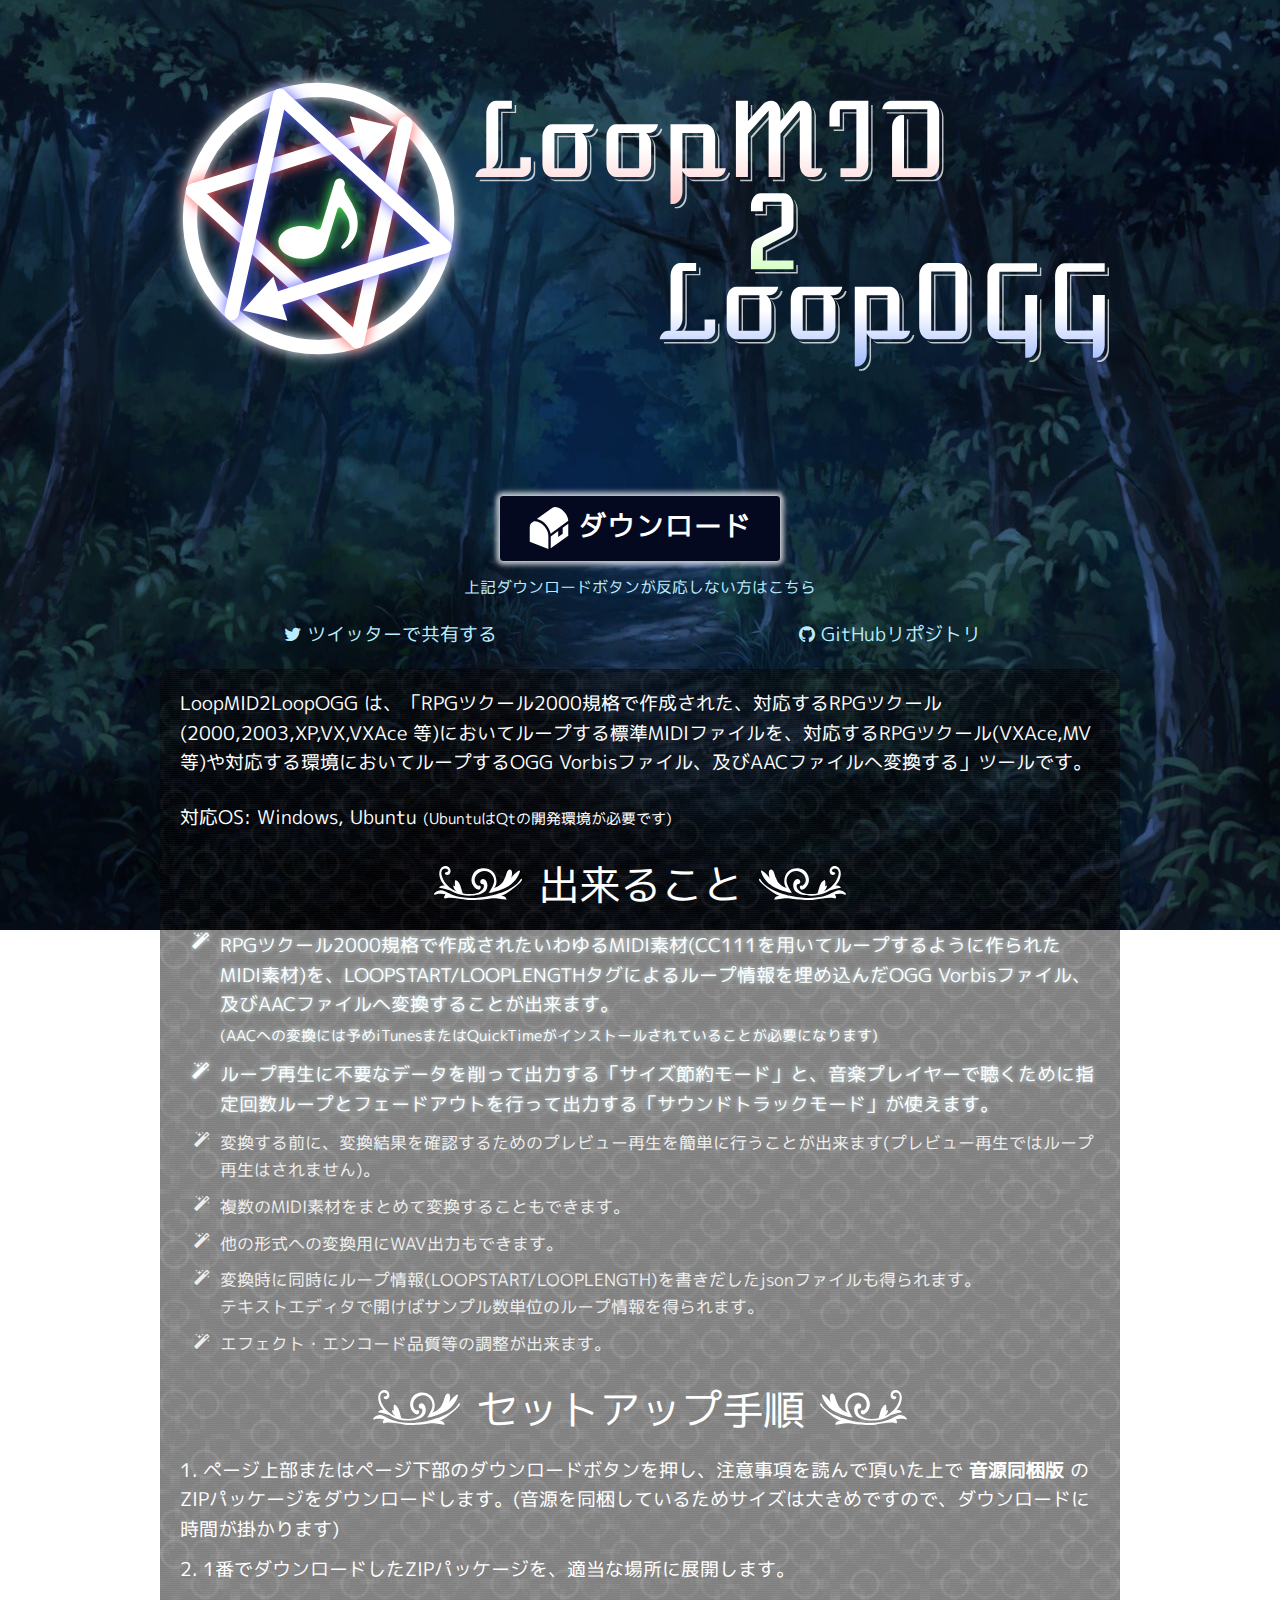
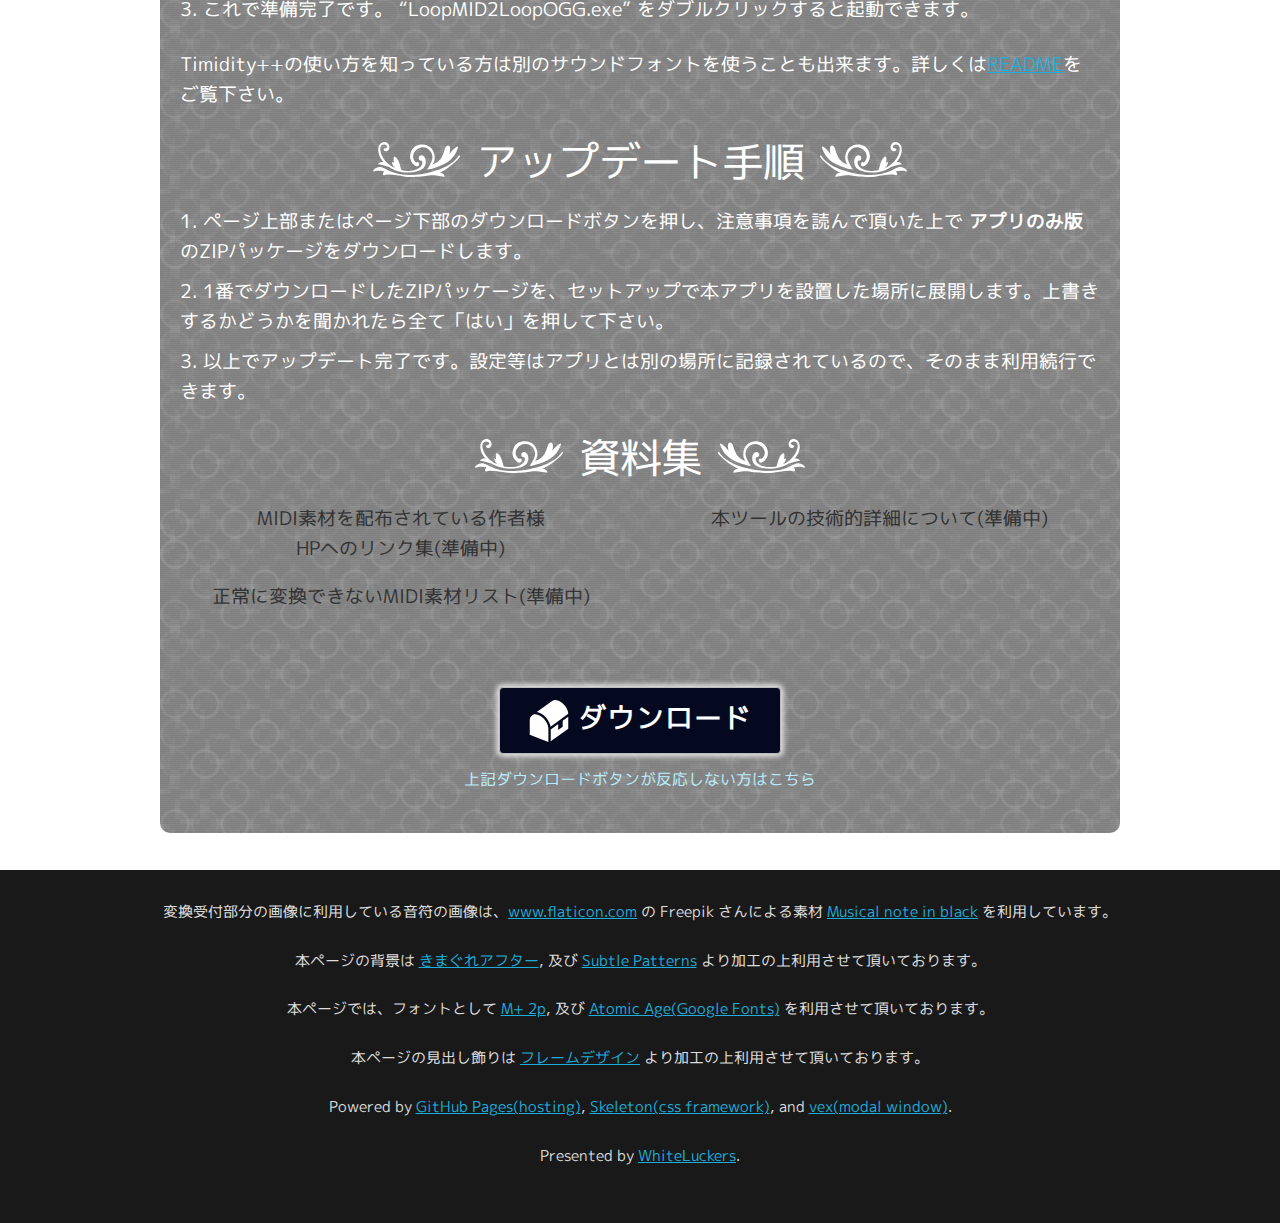
==== commit 49bd8490: "Fix: missing description" ====
--- a/index.html
+++ b/index.html
@@ -41,7 +41,7 @@
 
         <div class="content-wrap">
             <p>
-                LoopMID2LoopOGG は、「RPGツクール2000規格で作成された、対応するRPGツクール(2000,2003,XP,VX,VXAce 等)においてループする標準MIDIファイルを、対応するRPGツクール(VXAce,MV 等)や対応する環境においてループするOGG Vorbisファイルへ変換する」ツールです。
+                LoopMID2LoopOGG は、「RPGツクール2000規格で作成された、対応するRPGツクール(2000,2003,XP,VX,VXAce 等)においてループする標準MIDIファイルを、対応するRPGツクール(VXAce,MV 等)や対応する環境においてループするOGG Vorbisファイル、及びAACファイルへ変換する」ツールです。
             </p>
             <p>
                 対応OS: Windows, Ubuntu <small>(UbuntuはQtの開発環境が必要です)</small>
